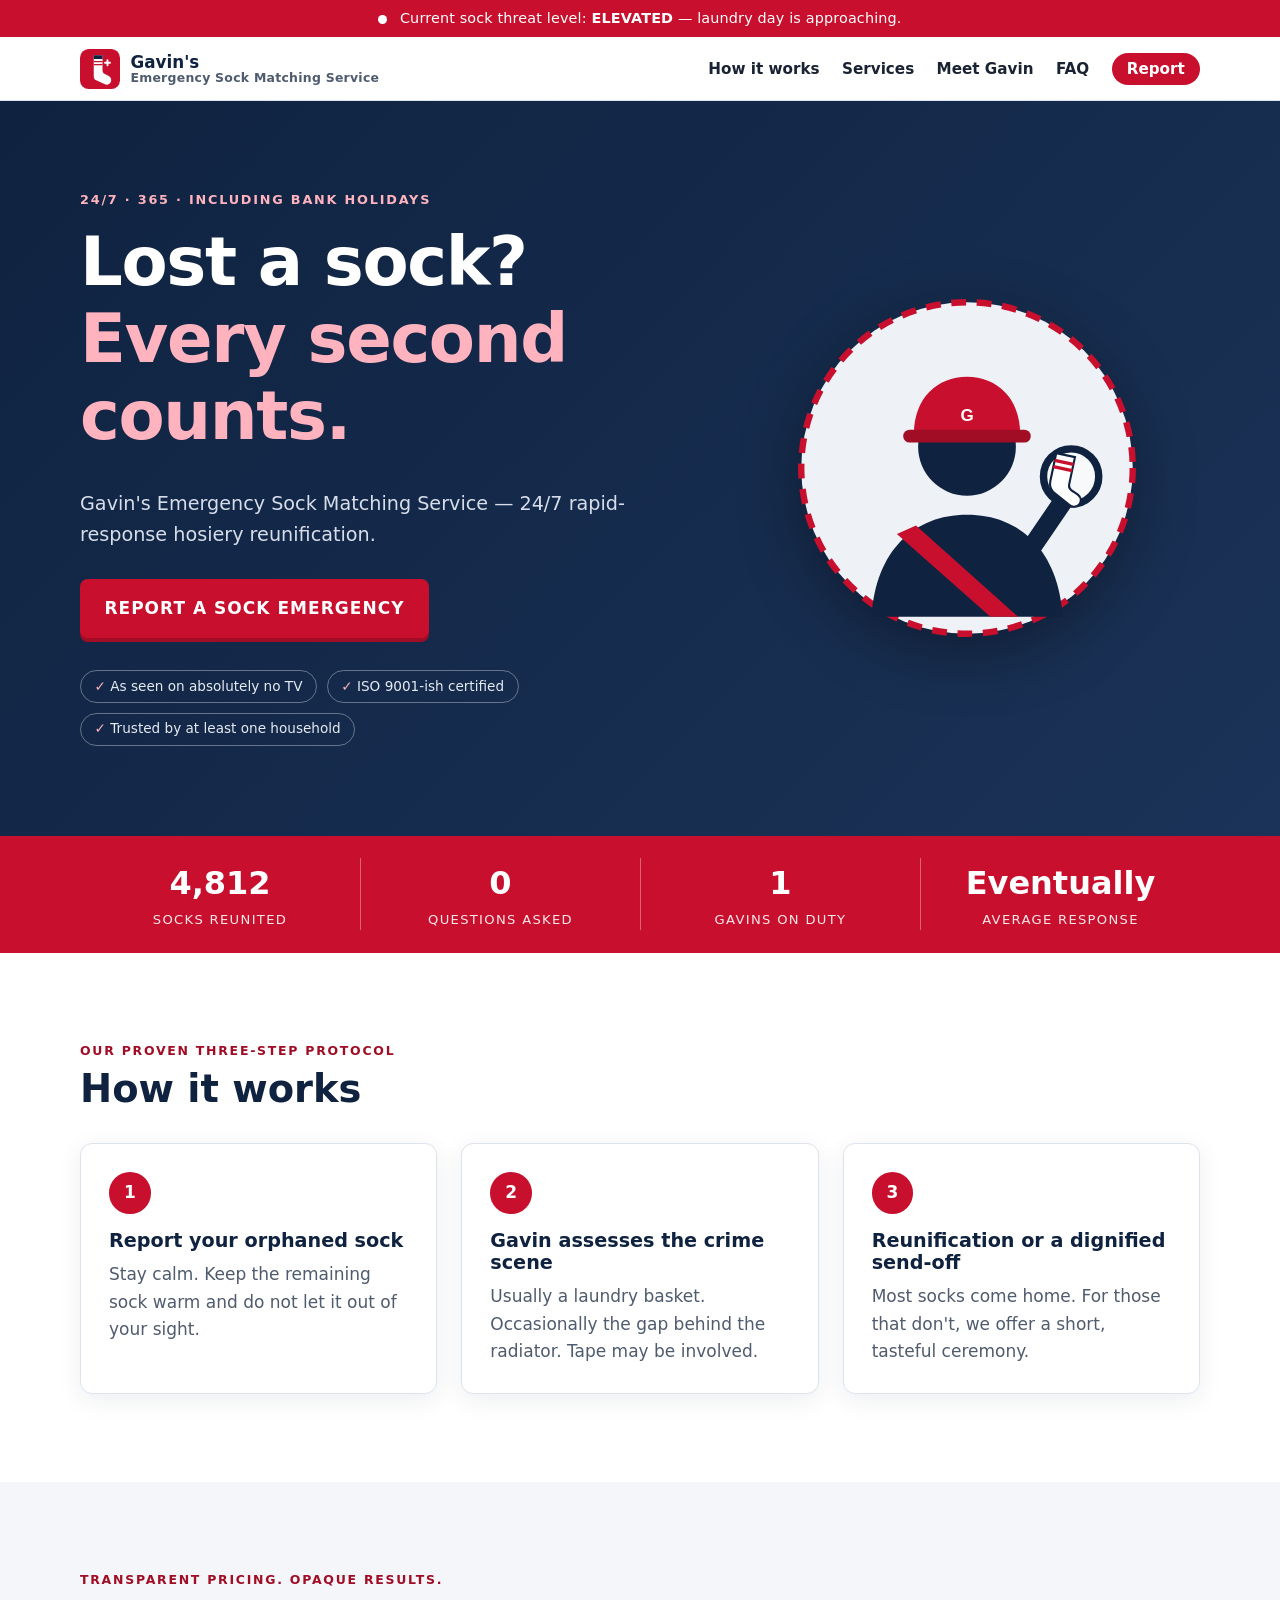
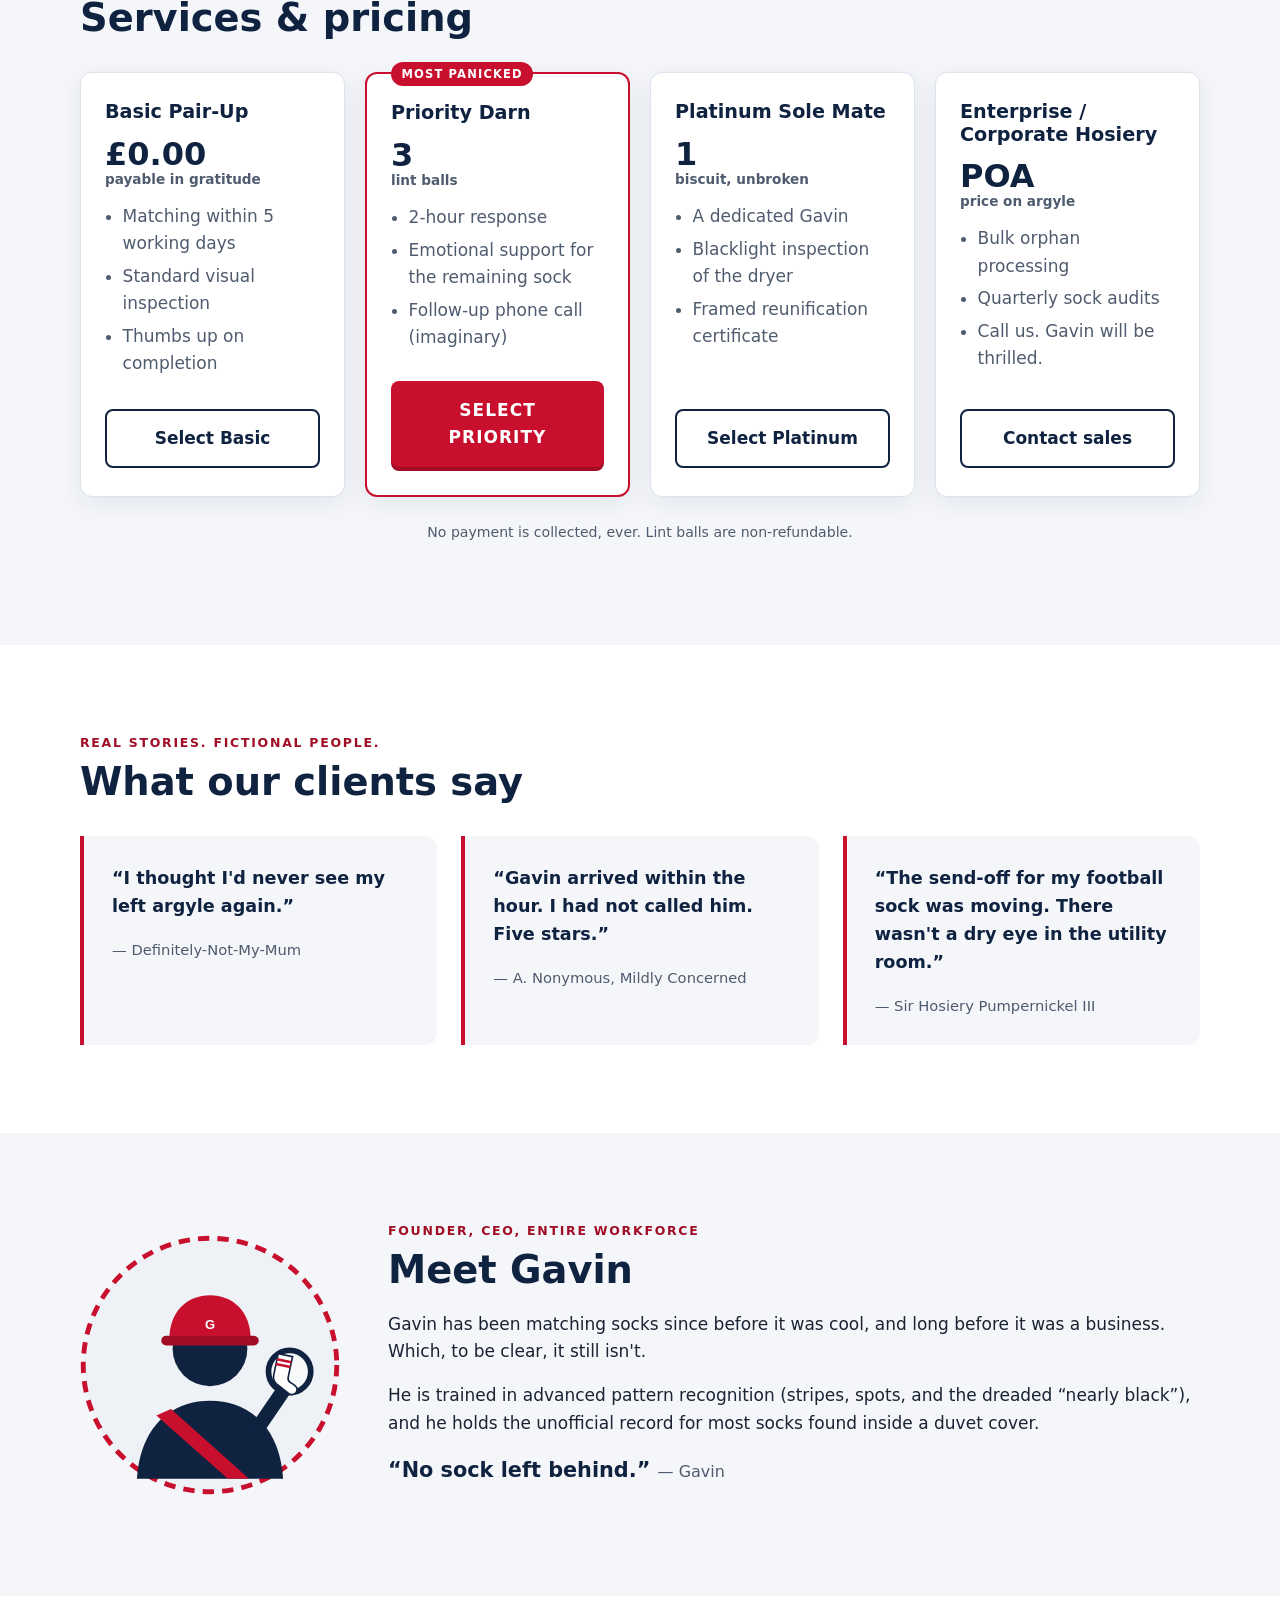
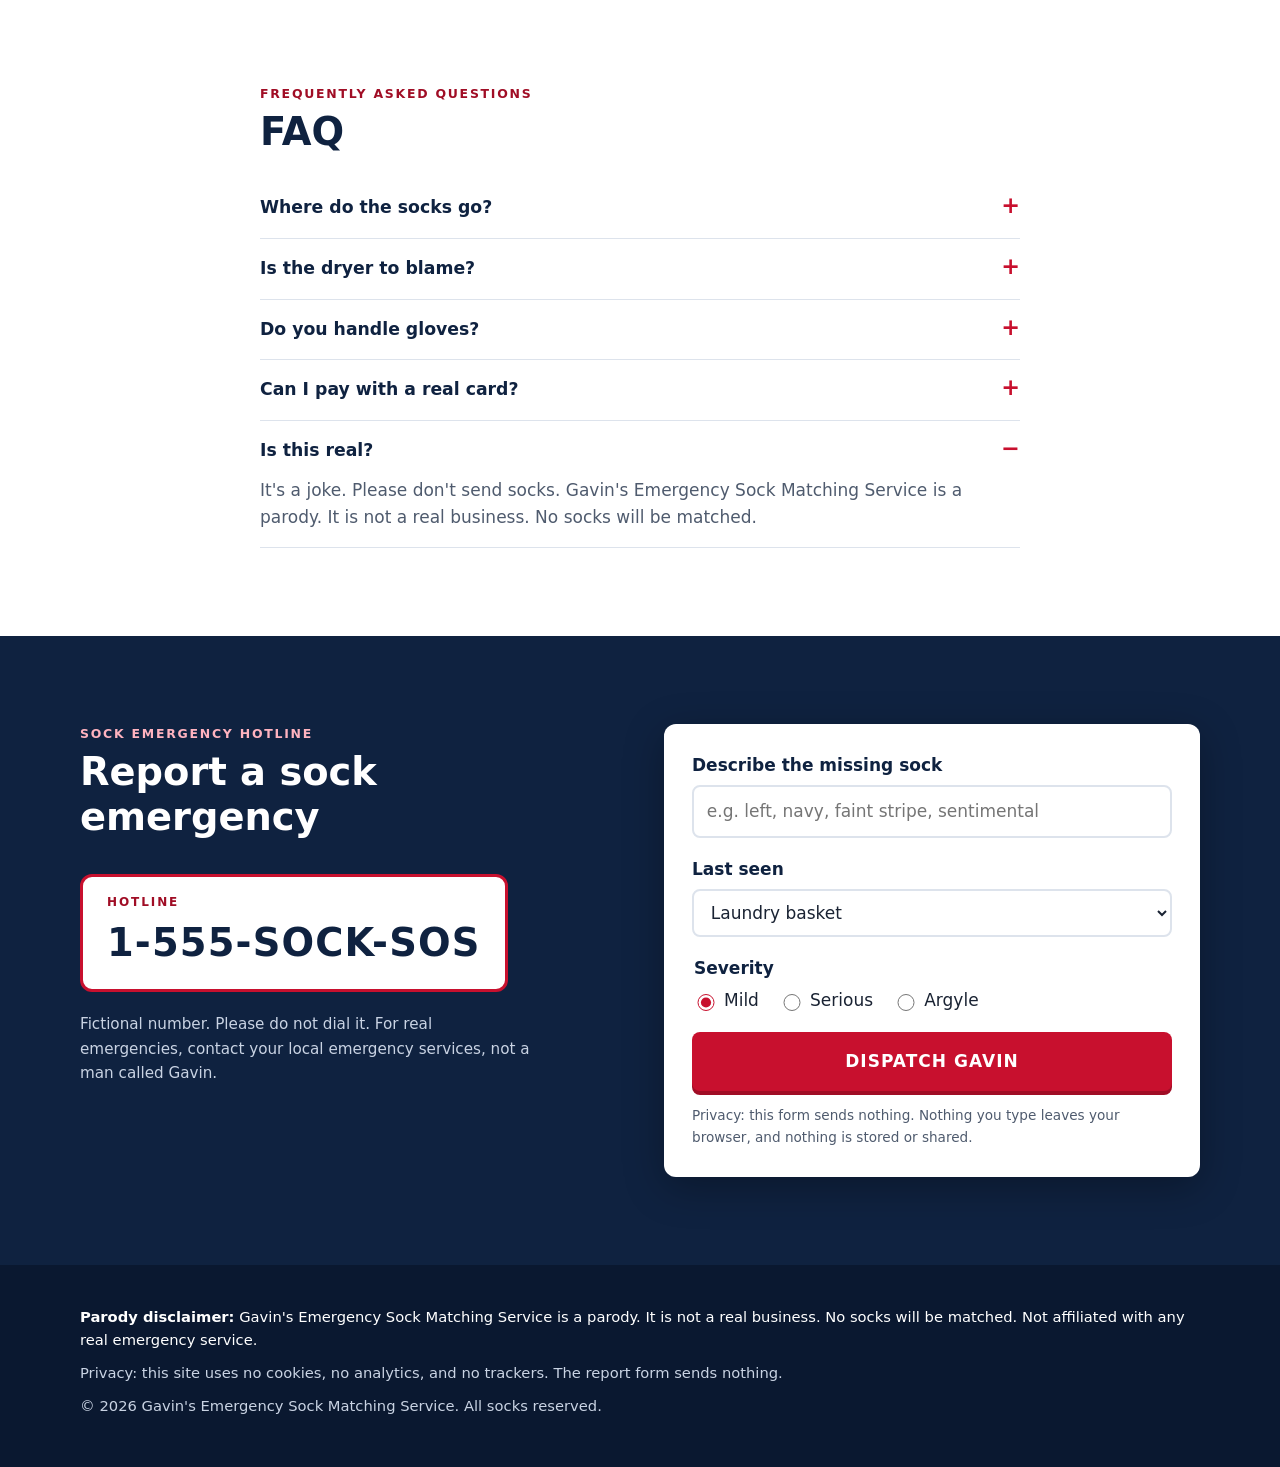
==== index.html @ d5737023 "Add first version of Gavin's Emergency Sock Matching Service parody site" ====
<!doctype html>
<html lang="en-GB">
<head>
  <meta charset="utf-8">
  <meta name="viewport" content="width=device-width, initial-scale=1">
  <title>Gavin's Emergency Sock Matching Service — Lost a sock? Every second counts.</title>
  <meta name="description" content="24/7 rapid-response hosiery reunification. Gavin's Emergency Sock Matching Service is a parody. It is not a real business. No socks will be matched.">
  <link rel="canonical" href="https://gavins-emergency-sock-matching-service.com/">
  <meta name="theme-color" content="#0f2240">

  <meta property="og:type" content="website">
  <meta property="og:site_name" content="Gavin's Emergency Sock Matching Service">
  <meta property="og:title" content="Lost a sock? Every second counts.">
  <meta property="og:description" content="Gavin's Emergency Sock Matching Service — 24/7 rapid-response hosiery reunification. (A parody. No socks will be matched.)">
  <meta property="og:url" content="https://gavins-emergency-sock-matching-service.com/">
  <meta property="og:image" content="https://gavins-emergency-sock-matching-service.com/images/og-image.png">
  <meta property="og:image:width" content="1200">
  <meta property="og:image:height" content="630">
  <meta property="og:image:alt" content="Lost a sock? Every second counts. Gavin's Emergency Sock Matching Service.">
  <meta name="twitter:card" content="summary_large_image">

  <link rel="icon" href="/images/favicon.svg" type="image/svg+xml">
  <link rel="apple-touch-icon" href="/images/apple-touch-icon.png">
  <link rel="stylesheet" href="/styles.css">
  <script src="/script.js" defer></script>
</head>
<body>
  <a class="skip-link" href="#main">Skip to content</a>

  <div class="alert-bar" role="note">
    <span class="alert-dot" aria-hidden="true"></span>
    Current sock threat level: <strong>ELEVATED</strong> — laundry day is approaching.
  </div>

  <header class="site-header">
    <div class="container header-inner">
      <a class="brand" href="/" aria-label="Gavin's Emergency Sock Matching Service, home">
        <img src="/images/logo.svg" alt="" width="40" height="40">
        <span class="brand-text">Gavin's <span>Emergency Sock Matching Service</span></span>
      </a>
      <nav aria-label="Main">
        <ul class="nav-list">
          <li><a href="#how">How it works</a></li>
          <li><a href="#services">Services</a></li>
          <li><a href="#gavin">Meet Gavin</a></li>
          <li><a href="#faq">FAQ</a></li>
          <li><a class="nav-cta" href="#hotline">Report</a></li>
        </ul>
      </nav>
    </div>
  </header>

  <main id="main">
    <section class="hero" aria-labelledby="hero-title">
      <div class="container hero-inner">
        <div class="hero-copy">
          <p class="eyebrow">24/7 · 365 · Including bank holidays</p>
          <h1 id="hero-title">Lost a sock? <span>Every second counts.</span></h1>
          <p class="lede">Gavin's Emergency Sock Matching Service — 24/7 rapid-response hosiery reunification.</p>
          <a class="btn btn-emergency" href="#hotline">Report a sock emergency</a>
          <ul class="badges" aria-label="Accreditations">
            <li>As seen on absolutely no TV</li>
            <li>ISO 9001-ish certified</li>
            <li>Trusted by at least one household</li>
          </ul>
        </div>
        <div class="hero-art">
          <img src="/images/gavin.svg" alt="Cartoon silhouette of Gavin in a red hard hat, inspecting a lone sock through a magnifying glass" width="320" height="320">
        </div>
      </div>
    </section>

    <section class="stats" aria-label="Service statistics">
      <div class="container">
        <dl class="stats-list">
          <div><dt>Socks reunited</dt><dd>4,812</dd></div>
          <div><dt>Questions asked</dt><dd>0</dd></div>
          <div><dt>Gavins on duty</dt><dd>1</dd></div>
          <div><dt>Average response</dt><dd>Eventually</dd></div>
        </dl>
      </div>
    </section>

    <section id="how" class="section" aria-labelledby="how-title">
      <div class="container">
        <p class="section-kicker">Our proven three-step protocol</p>
        <h2 id="how-title">How it works</h2>
        <ol class="steps">
          <li>
            <span class="step-num" aria-hidden="true">1</span>
            <h3>Report your orphaned sock</h3>
            <p>Stay calm. Keep the remaining sock warm and do not let it out of your sight.</p>
          </li>
          <li>
            <span class="step-num" aria-hidden="true">2</span>
            <h3>Gavin assesses the crime scene</h3>
            <p>Usually a laundry basket. Occasionally the gap behind the radiator. Tape may be involved.</p>
          </li>
          <li>
            <span class="step-num" aria-hidden="true">3</span>
            <h3>Reunification or a dignified send-off</h3>
            <p>Most socks come home. For those that don't, we offer a short, tasteful ceremony.</p>
          </li>
        </ol>
      </div>
    </section>

    <section id="services" class="section section-alt" aria-labelledby="services-title">
      <div class="container">
        <p class="section-kicker">Transparent pricing. Opaque results.</p>
        <h2 id="services-title">Services &amp; pricing</h2>
        <div class="tiers">
          <article class="tier">
            <h3>Basic Pair-Up</h3>
            <p class="price">£0.00 <span>payable in gratitude</span></p>
            <ul>
              <li>Matching within 5 working days</li>
              <li>Standard visual inspection</li>
              <li>Thumbs up on completion</li>
            </ul>
            <button class="btn btn-outline" type="button" data-notify>Select Basic</button>
          </article>
          <article class="tier tier-featured">
            <p class="tier-flag">Most panicked</p>
            <h3>Priority Darn</h3>
            <p class="price">3 <span>lint balls</span></p>
            <ul>
              <li>2-hour response</li>
              <li>Emotional support for the remaining sock</li>
              <li>Follow-up phone call (imaginary)</li>
            </ul>
            <button class="btn btn-emergency" type="button" data-notify>Select Priority</button>
          </article>
          <article class="tier">
            <h3>Platinum Sole Mate</h3>
            <p class="price">1 <span>biscuit, unbroken</span></p>
            <ul>
              <li>A dedicated Gavin</li>
              <li>Blacklight inspection of the dryer</li>
              <li>Framed reunification certificate</li>
            </ul>
            <button class="btn btn-outline" type="button" data-notify>Select Platinum</button>
          </article>
          <article class="tier">
            <h3>Enterprise / Corporate Hosiery</h3>
            <p class="price">POA <span>price on argyle</span></p>
            <ul>
              <li>Bulk orphan processing</li>
              <li>Quarterly sock audits</li>
              <li>Call us. Gavin will be thrilled.</li>
            </ul>
            <button class="btn btn-outline" type="button" data-notify>Contact sales</button>
          </article>
        </div>
        <p class="fine-print">No payment is collected, ever. Lint balls are non-refundable.</p>
      </div>
    </section>

    <section class="section" aria-labelledby="testimonials-title">
      <div class="container">
        <p class="section-kicker">Real stories. Fictional people.</p>
        <h2 id="testimonials-title">What our clients say</h2>
        <div class="testimonials">
          <figure>
            <blockquote><p>“I thought I'd never see my left argyle again.”</p></blockquote>
            <figcaption>— Definitely-Not-My-Mum</figcaption>
          </figure>
          <figure>
            <blockquote><p>“Gavin arrived within the hour. I had not called him. Five stars.”</p></blockquote>
            <figcaption>— A. Nonymous, Mildly Concerned</figcaption>
          </figure>
          <figure>
            <blockquote><p>“The send-off for my football sock was moving. There wasn't a dry eye in the utility room.”</p></blockquote>
            <figcaption>— Sir Hosiery Pumpernickel III</figcaption>
          </figure>
        </div>
      </div>
    </section>

    <section id="gavin" class="section section-alt" aria-labelledby="gavin-title">
      <div class="container gavin-inner">
        <img src="/images/gavin.svg" alt="Cartoon silhouette of Gavin" width="260" height="260" loading="lazy">
        <div>
          <p class="section-kicker">Founder, CEO, entire workforce</p>
          <h2 id="gavin-title">Meet Gavin</h2>
          <p>Gavin has been matching socks since before it was cool, and long before it was a business. Which, to be clear, it still isn't.</p>
          <p>He is trained in advanced pattern recognition (stripes, spots, and the dreaded “nearly black”), and he holds the unofficial record for most socks found inside a duvet cover.</p>
          <p class="quote-line">“No sock left behind.” <span>— Gavin</span></p>
        </div>
      </div>
    </section>

    <section id="faq" class="section" aria-labelledby="faq-title">
      <div class="container narrow">
        <p class="section-kicker">Frequently asked questions</p>
        <h2 id="faq-title">FAQ</h2>
        <div class="faq">
          <details>
            <summary>Where do the socks go?</summary>
            <p>That information is classified. We can confirm it is not a happy place.</p>
          </details>
          <details>
            <summary>Is the dryer to blame?</summary>
            <p>We do not comment on ongoing investigations. The dryer has been advised not to leave the country.</p>
          </details>
          <details>
            <summary>Do you handle gloves?</summary>
            <p>We do not speak of gloves.</p>
          </details>
          <details>
            <summary>Can I pay with a real card?</summary>
            <p>No. There are no card fields, no checkout, and nothing to buy. Please keep your lint.</p>
          </details>
          <details open>
            <summary>Is this real?</summary>
            <p>It's a joke. Please don't send socks. Gavin's Emergency Sock Matching Service is a parody. It is not a real business. No socks will be matched.</p>
          </details>
        </div>
      </div>
    </section>

    <section id="hotline" class="section hotline" aria-labelledby="hotline-title">
      <div class="container hotline-inner">
        <div>
          <p class="section-kicker">Sock emergency hotline</p>
          <h2 id="hotline-title">Report a sock emergency</h2>
          <div class="hotline-number" role="img" aria-label="Hotline 1-555-SOCK-SOS. This is a fictional number; please do not dial it.">
            <span class="hn-label" aria-hidden="true">Hotline</span>
            <span class="hn-digits" aria-hidden="true">1-555-SOCK-SOS</span>
          </div>
          <p class="hotline-note">Fictional number. Please do not dial it. For real emergencies, contact your local emergency services, not a man called Gavin.</p>
        </div>

        <form class="report-form" id="report-form" novalidate>
          <div class="field">
            <label for="sock-desc">Describe the missing sock</label>
            <input id="sock-desc" name="sock" type="text" autocomplete="off" placeholder="e.g. left, navy, faint stripe, sentimental" required>
          </div>
          <div class="field">
            <label for="last-seen">Last seen</label>
            <select id="last-seen" name="last-seen">
              <option>Laundry basket</option>
              <option>Washing machine</option>
              <option>Dryer (suspect)</option>
              <option>Under the bed</option>
              <option>Inside a duvet cover</option>
              <option>Honestly no idea</option>
            </select>
          </div>
          <fieldset class="field">
            <legend>Severity</legend>
            <div class="radio-row">
              <label><input type="radio" name="severity" value="mild" checked> Mild</label>
              <label><input type="radio" name="severity" value="serious"> Serious</label>
              <label><input type="radio" name="severity" value="argyle"> Argyle</label>
            </div>
          </fieldset>
          <button class="btn btn-emergency btn-block" type="submit">Dispatch Gavin</button>
          <p class="privacy-note">Privacy: this form sends nothing. Nothing you type leaves your browser, and nothing is stored or shared.</p>
          <div class="form-result" id="form-result" role="status" aria-live="polite" tabindex="-1"></div>
        </form>
      </div>
    </section>
  </main>

  <footer class="site-footer">
    <div class="container">
      <p class="disclaimer"><strong>Parody disclaimer:</strong> Gavin's Emergency Sock Matching Service is a parody. It is not a real business. No socks will be matched. Not affiliated with any real emergency service.</p>
      <p class="privacy">Privacy: this site uses no cookies, no analytics, and no trackers. The report form sends nothing.</p>
      <p class="copyright">© <span id="year">2026</span> Gavin's Emergency Sock Matching Service. All socks reserved.</p>
    </div>
  </footer>

  <dialog id="notify-dialog" aria-labelledby="notify-title">
    <h2 id="notify-title">Gavin has been notified</h2>
    <p>(He hasn't.) This is a parody site. Nothing was purchased and nothing was sent.</p>
    <form method="dialog"><button class="btn btn-emergency" type="submit">Understood</button></form>
  </dialog>
</body>
</html>
---- styles.css ----
:root {
  --navy: #0f2240;
  --navy-2: #1b3358;
  --red: #c8102e;
  --red-dark: #a00d25;
  --ink: #1a2333;
  --muted: #4f5b6e;
  --line: #dde3ec;
  --bg: #ffffff;
  --bg-alt: #f4f6fa;
  --radius: 12px;
  --shadow: 0 6px 24px rgba(15, 34, 64, .08);
  --font: system-ui, -apple-system, "Segoe UI", Roboto, "Helvetica Neue", Arial, sans-serif;
}

*, *::before, *::after { box-sizing: border-box; }

html { scroll-behavior: smooth; }
@media (prefers-reduced-motion: reduce) {
  html { scroll-behavior: auto; }
  *, *::before, *::after { animation: none !important; transition: none !important; }
}

body {
  margin: 0;
  font-family: var(--font);
  font-size: 1.0625rem;
  line-height: 1.6;
  color: var(--ink);
  background: var(--bg);
}

img { max-width: 100%; height: auto; display: block; }
h1, h2, h3 { line-height: 1.15; color: var(--navy); margin: 0 0 .5em; }
h2 { font-size: clamp(1.75rem, 3vw, 2.4rem); }
h3 { font-size: 1.2rem; }
p { margin: 0 0 1em; }
a { color: var(--red-dark); }

:focus-visible { outline: 3px solid var(--red); outline-offset: 3px; border-radius: 4px; }

.container { width: min(1120px, 100% - 2.5rem); margin-inline: auto; }
.narrow { width: min(760px, 100% - 2.5rem); }

.skip-link {
  position: absolute; left: 1rem; top: -4rem; z-index: 100;
  background: var(--navy); color: #fff; padding: .6rem 1rem; border-radius: 6px;
}
.skip-link:focus { top: 1rem; }

/* Alert bar */
.alert-bar {
  background: var(--red); color: #fff; text-align: center;
  font-size: .9rem; padding: .45rem 1rem; letter-spacing: .01em;
}
.alert-dot {
  display: inline-block; width: .55rem; height: .55rem; border-radius: 50%;
  background: #fff; margin-right: .5rem; vertical-align: middle;
  animation: pulse 1.6s ease-in-out infinite;
}
@keyframes pulse { 50% { opacity: .25; } }

/* Header */
.site-header {
  position: sticky; top: 0; z-index: 50;
  background: rgba(255, 255, 255, .96);
  border-bottom: 1px solid var(--line);
  backdrop-filter: saturate(1.4) blur(6px);
}
.header-inner { display: flex; align-items: center; justify-content: space-between; gap: 1rem; padding: .7rem 0; }
.brand { display: flex; align-items: center; gap: .65rem; text-decoration: none; color: var(--navy); font-weight: 800; line-height: 1.1; }
.brand-text { font-size: 1.05rem; }
.brand-text span { display: block; font-weight: 600; font-size: .78rem; color: var(--muted); letter-spacing: .02em; }
.nav-list { list-style: none; display: flex; align-items: center; gap: 1.4rem; margin: 0; padding: 0; }
.nav-list a { color: var(--ink); text-decoration: none; font-weight: 600; font-size: .95rem; }
.nav-list a:hover { color: var(--red-dark); }
.nav-list .nav-cta { background: var(--red); color: #fff; padding: .45rem .95rem; border-radius: 999px; }
.nav-list .nav-cta:hover { background: var(--red-dark); color: #fff; }

/* Buttons */
.btn {
  display: inline-block; font: inherit; font-weight: 700; cursor: pointer;
  border-radius: 8px; padding: .85rem 1.4rem; text-decoration: none; text-align: center;
  border: 2px solid transparent; transition: background-color .15s, transform .15s;
}
.btn:hover { transform: translateY(-1px); }
.btn-emergency { background: var(--red); color: #fff; text-transform: uppercase; letter-spacing: .06em; box-shadow: 0 4px 0 var(--red-dark); }
.btn-emergency:hover { background: var(--red-dark); }
.btn-outline { background: #fff; color: var(--navy); border-color: var(--navy); }
.btn-outline:hover { background: var(--navy); color: #fff; }
.btn-block { width: 100%; }

/* Hero */
.hero {
  background: linear-gradient(135deg, var(--navy) 0%, var(--navy-2) 100%);
  color: #fff; padding: clamp(3rem, 7vw, 6rem) 0;
}
.hero-inner { display: grid; grid-template-columns: 1.3fr 1fr; gap: 3rem; align-items: center; }
.eyebrow { text-transform: uppercase; letter-spacing: .14em; font-size: .8rem; font-weight: 700; color: #ffb3bf; }
.hero h1 { color: #fff; font-size: clamp(2.4rem, 6vw, 4.2rem); font-weight: 800; letter-spacing: -.02em; }
.hero h1 span { display: block; color: #ffb3bf; }
.lede { font-size: 1.2rem; color: #d7deea; max-width: 34em; margin-bottom: 1.8rem; }
.badges { list-style: none; display: flex; flex-wrap: wrap; gap: .6rem; padding: 0; margin: 2rem 0 0; }
.badges li {
  border: 1px solid rgba(255, 255, 255, .35); border-radius: 999px;
  padding: .3rem .85rem; font-size: .85rem; color: #e6ebf3;
}
.badges li::before { content: "✓ "; color: #ffb3bf; }
.hero-art img { width: min(340px, 100%); margin-inline: auto; filter: drop-shadow(0 18px 30px rgba(0, 0, 0, .35)); }

/* Stats */
.stats { background: var(--red); color: #fff; }
.stats-list { display: grid; grid-template-columns: repeat(4, 1fr); margin: 0; padding: 1.4rem 0; text-align: center; }
.stats-list div + div { border-left: 1px solid rgba(255, 255, 255, .35); }
.stats-list dt { font-size: .82rem; text-transform: uppercase; letter-spacing: .1em; opacity: .9; }
.stats-list dd { margin: 0; font-size: clamp(1.4rem, 3vw, 2rem); font-weight: 800; order: -1; }
.stats-list div { display: flex; flex-direction: column; }

/* Sections */
.section { padding: clamp(3.5rem, 7vw, 5.5rem) 0; }
.section-alt { background: var(--bg-alt); }
.section-kicker { text-transform: uppercase; letter-spacing: .14em; font-size: .78rem; font-weight: 700; color: var(--red-dark); margin-bottom: .4rem; }

.steps { list-style: none; padding: 0; margin: 2rem 0 0; display: grid; grid-template-columns: repeat(3, 1fr); gap: 1.5rem; }
.steps li { background: #fff; border: 1px solid var(--line); border-radius: var(--radius); padding: 1.75rem; box-shadow: var(--shadow); }
.step-num {
  display: grid; place-items: center; width: 2.6rem; height: 2.6rem; border-radius: 50%;
  background: var(--red); color: #fff; font-weight: 800; margin-bottom: 1rem;
}
.steps p { color: var(--muted); margin: 0; }

.tiers { display: grid; grid-template-columns: repeat(4, 1fr); gap: 1.25rem; margin-top: 2rem; }
.tier {
  position: relative; display: flex; flex-direction: column;
  background: #fff; border: 1px solid var(--line); border-radius: var(--radius);
  padding: 1.75rem 1.5rem; box-shadow: var(--shadow);
}
.tier-featured { border: 2px solid var(--red); }
.tier-flag {
  position: absolute; top: -.8rem; left: 1.5rem; margin: 0;
  background: var(--red); color: #fff; font-size: .72rem; font-weight: 700;
  text-transform: uppercase; letter-spacing: .1em; padding: .2rem .65rem; border-radius: 999px;
}
.price { font-size: 2rem; font-weight: 800; color: var(--navy); margin: .25rem 0 1rem; line-height: 1.1; }
.price span { display: block; font-size: .85rem; font-weight: 600; color: var(--muted); }
.tier ul { padding-left: 1.1rem; margin: 0 0 1.5rem; color: var(--muted); flex: 1; }
.tier li { margin-bottom: .35rem; }
.fine-print { margin-top: 1.5rem; font-size: .88rem; color: var(--muted); text-align: center; }

.testimonials { display: grid; grid-template-columns: repeat(3, 1fr); gap: 1.5rem; margin-top: 2rem; }
.testimonials figure { margin: 0; padding: 1.75rem; border-left: 4px solid var(--red); background: var(--bg-alt); border-radius: 0 var(--radius) var(--radius) 0; }
.testimonials blockquote { margin: 0 0 1rem; font-size: 1.1rem; color: var(--navy); font-weight: 600; }
.testimonials figcaption { color: var(--muted); font-size: .92rem; }

.gavin-inner { display: grid; grid-template-columns: 260px 1fr; gap: 3rem; align-items: center; }
.quote-line { font-size: 1.3rem; font-weight: 800; color: var(--navy); }
.quote-line span { font-weight: 500; color: var(--muted); font-size: 1rem; }

.faq { margin-top: 1.5rem; }
.faq details { border-bottom: 1px solid var(--line); padding: 1rem 0; }
.faq summary {
  cursor: pointer; font-weight: 700; color: var(--navy); font-size: 1.08rem;
  list-style: none; display: flex; justify-content: space-between; gap: 1rem;
}
.faq summary::-webkit-details-marker { display: none; }
.faq summary::after { content: "+"; color: var(--red); font-size: 1.4rem; line-height: 1; }
.faq details[open] summary::after { content: "−"; }
.faq details p { margin: .75rem 0 0; color: var(--muted); }

/* Hotline */
.hotline { background: var(--navy); color: #fff; }
.hotline h2 { color: #fff; }
.hotline .section-kicker { color: #ffb3bf; }
.hotline-inner { display: grid; grid-template-columns: 1fr 1fr; gap: 3rem; align-items: start; }
.hotline-number {
  display: inline-flex; flex-direction: column; margin: 1rem 0 1.25rem;
  background: #fff; color: var(--navy); border-radius: var(--radius);
  padding: 1rem 1.5rem; border: 3px solid var(--red); user-select: none;
}
.hn-label { font-size: .75rem; text-transform: uppercase; letter-spacing: .16em; font-weight: 700; color: var(--red-dark); }
.hn-digits { font-size: clamp(1.6rem, 4vw, 2.4rem); font-weight: 800; letter-spacing: .03em; font-variant-numeric: tabular-nums; }
.hotline-note { color: #c9d3e3; font-size: .95rem; max-width: 30em; }

.report-form { background: #fff; color: var(--ink); border-radius: var(--radius); padding: 1.75rem; box-shadow: 0 10px 40px rgba(0, 0, 0, .3); }
.field { margin: 0 0 1.1rem; border: 0; padding: 0; }
.field label, .field legend { display: block; font-weight: 700; color: var(--navy); margin-bottom: .35rem; }
.field input[type="text"], .field select {
  width: 100%; font: inherit; padding: .7rem .8rem; border: 2px solid var(--line);
  border-radius: 8px; background: #fff; color: var(--ink);
}
.field input[type="text"]:focus, .field select:focus { border-color: var(--navy); outline: none; box-shadow: 0 0 0 3px rgba(200, 16, 46, .35); }
.field input[aria-invalid="true"] { border-color: var(--red); }
.radio-row { display: flex; flex-wrap: wrap; gap: 1.2rem; }
.radio-row label { font-weight: 500; color: var(--ink); display: flex; align-items: center; gap: .4rem; margin: 0; }
.radio-row input { accent-color: var(--red); width: 1.1rem; height: 1.1rem; }
.privacy-note { font-size: .85rem; color: var(--muted); margin: .9rem 0 0; }
.form-result:empty { display: none; }
.form-result {
  margin-top: 1rem; padding: 1rem 1.1rem; border-radius: 8px;
  background: #eef7ef; border: 1px solid #9fd3a6; color: #14451c;
}
.form-result.is-error { background: #fdecef; border-color: #f2a7b3; color: var(--red-dark); }
.form-result strong { display: block; font-size: 1.1rem; }

/* Footer */
.site-footer { background: #0a1830; color: #c9d3e3; padding: 2.5rem 0; font-size: .92rem; }
.site-footer p { margin: 0 0 .6rem; }
.disclaimer { color: #fff; }

/* Dialog */
dialog {
  border: 0; border-top: 6px solid var(--red); border-radius: var(--radius);
  padding: 2rem; max-width: 26rem; box-shadow: 0 20px 60px rgba(0, 0, 0, .35);
}
dialog::backdrop { background: rgba(15, 34, 64, .6); }
dialog p { color: var(--muted); }

/* 404 */
.page-404 { min-height: 100vh; display: grid; place-items: center; text-align: center; padding: 2rem; background: var(--bg-alt); }
.page-404 img { width: 180px; margin: 0 auto 1.5rem; }
.page-404 h1 { font-size: clamp(2rem, 5vw, 3rem); }
.page-404 p { color: var(--muted); max-width: 32em; margin-inline: auto; }

/* Responsive */
@media (max-width: 960px) {
  .tiers { grid-template-columns: repeat(2, 1fr); }
  .nav-list li:not(:last-child) { display: none; }
}
@media (max-width: 760px) {
  .hero-inner, .hotline-inner, .gavin-inner { grid-template-columns: 1fr; }
  .hero-art { order: -1; }
  .hero-art img { width: 180px; }
  .gavin-inner img { width: 180px; margin-inline: auto; }
  .steps, .testimonials, .tiers { grid-template-columns: 1fr; }
  .stats-list { grid-template-columns: repeat(2, 1fr); row-gap: 1rem; }
  .stats-list div:nth-child(3) { border-left: 0; }
  .brand-text span { display: none; }
  .btn-emergency { width: 100%; }
  .hero .btn-emergency { width: auto; }
}
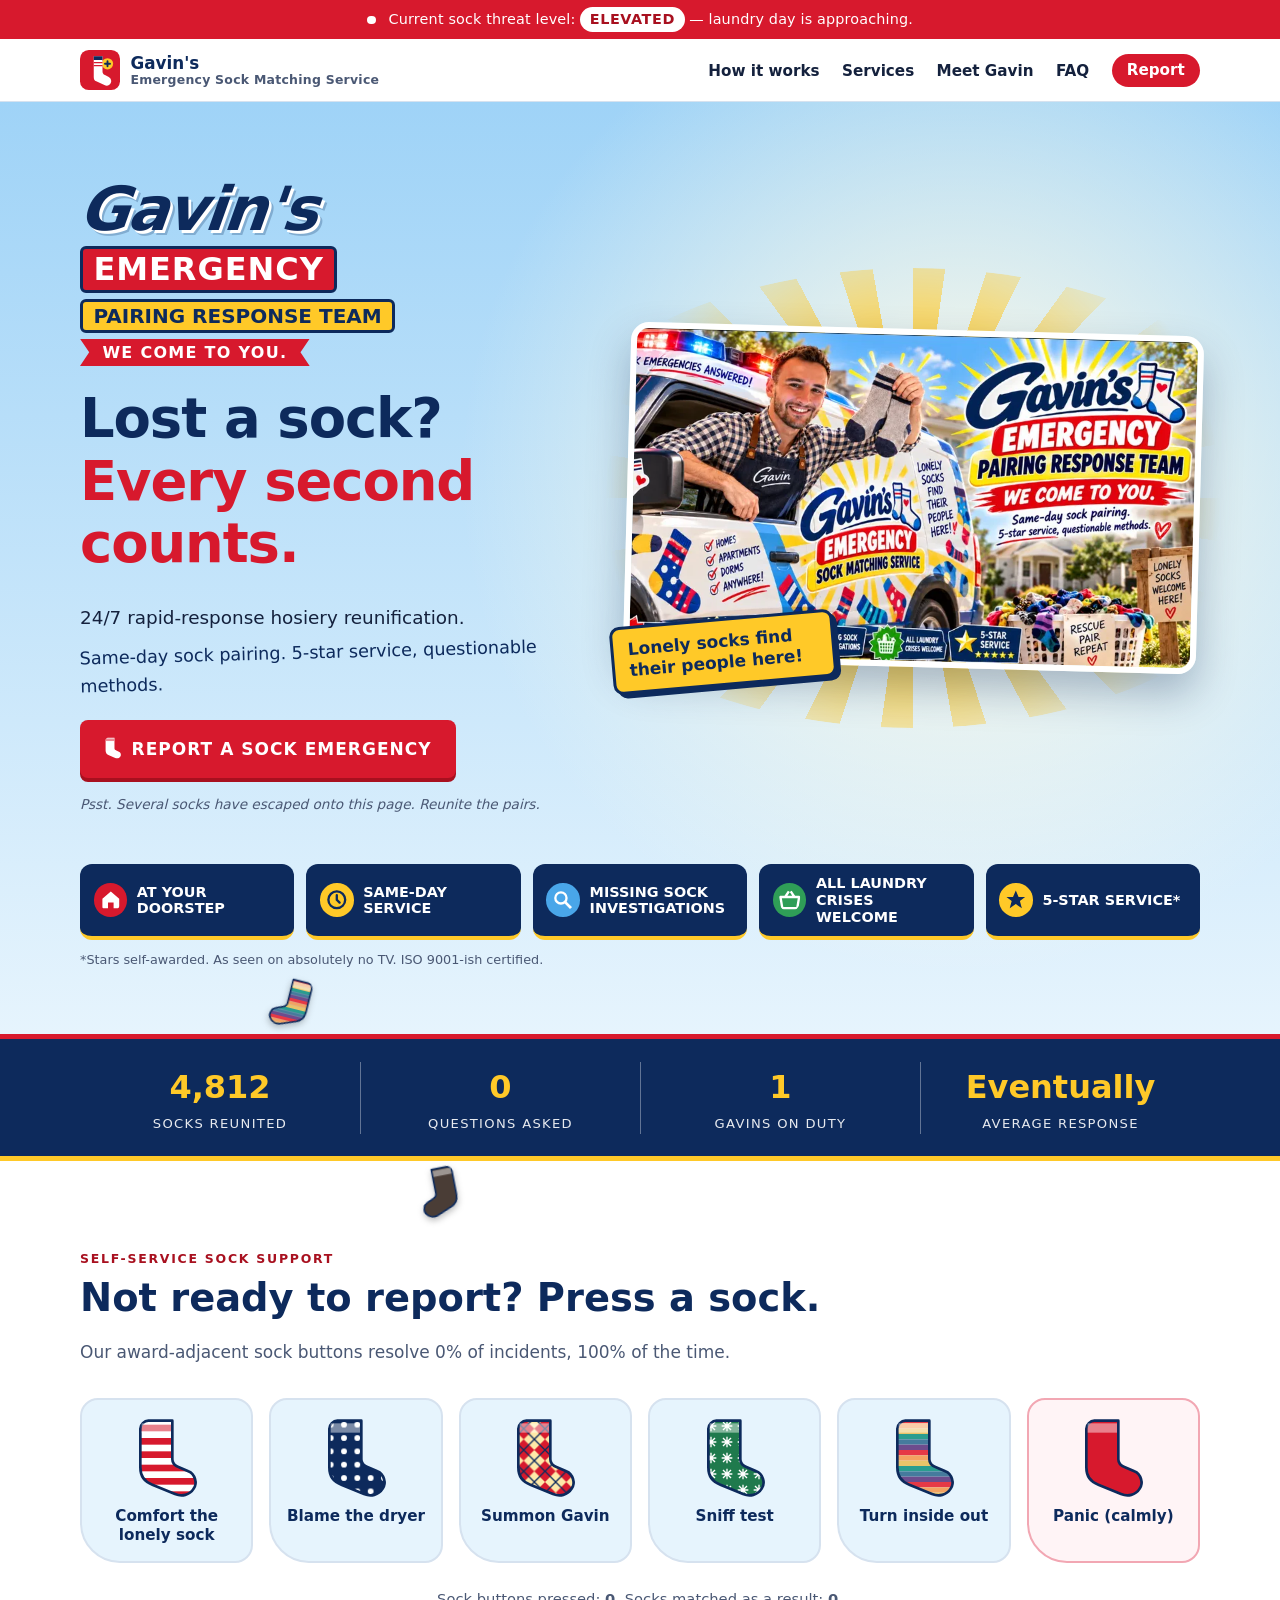
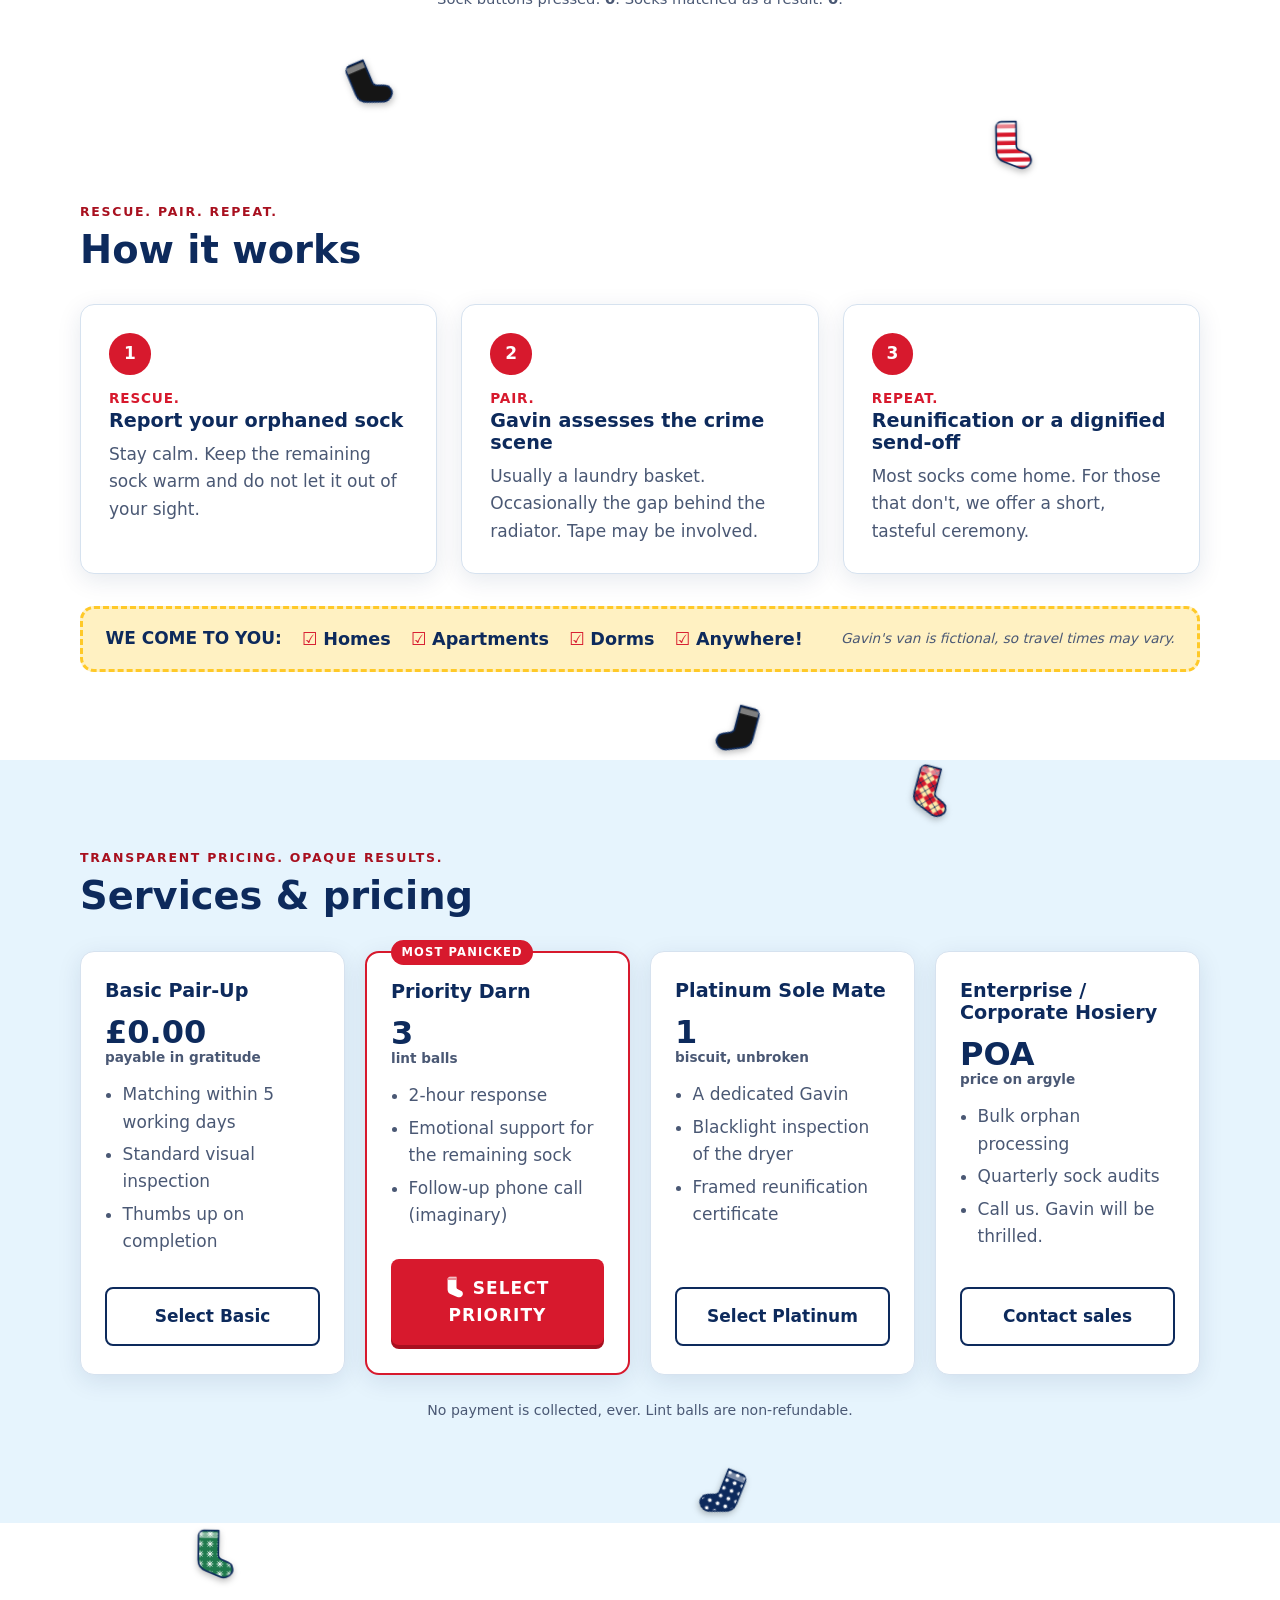
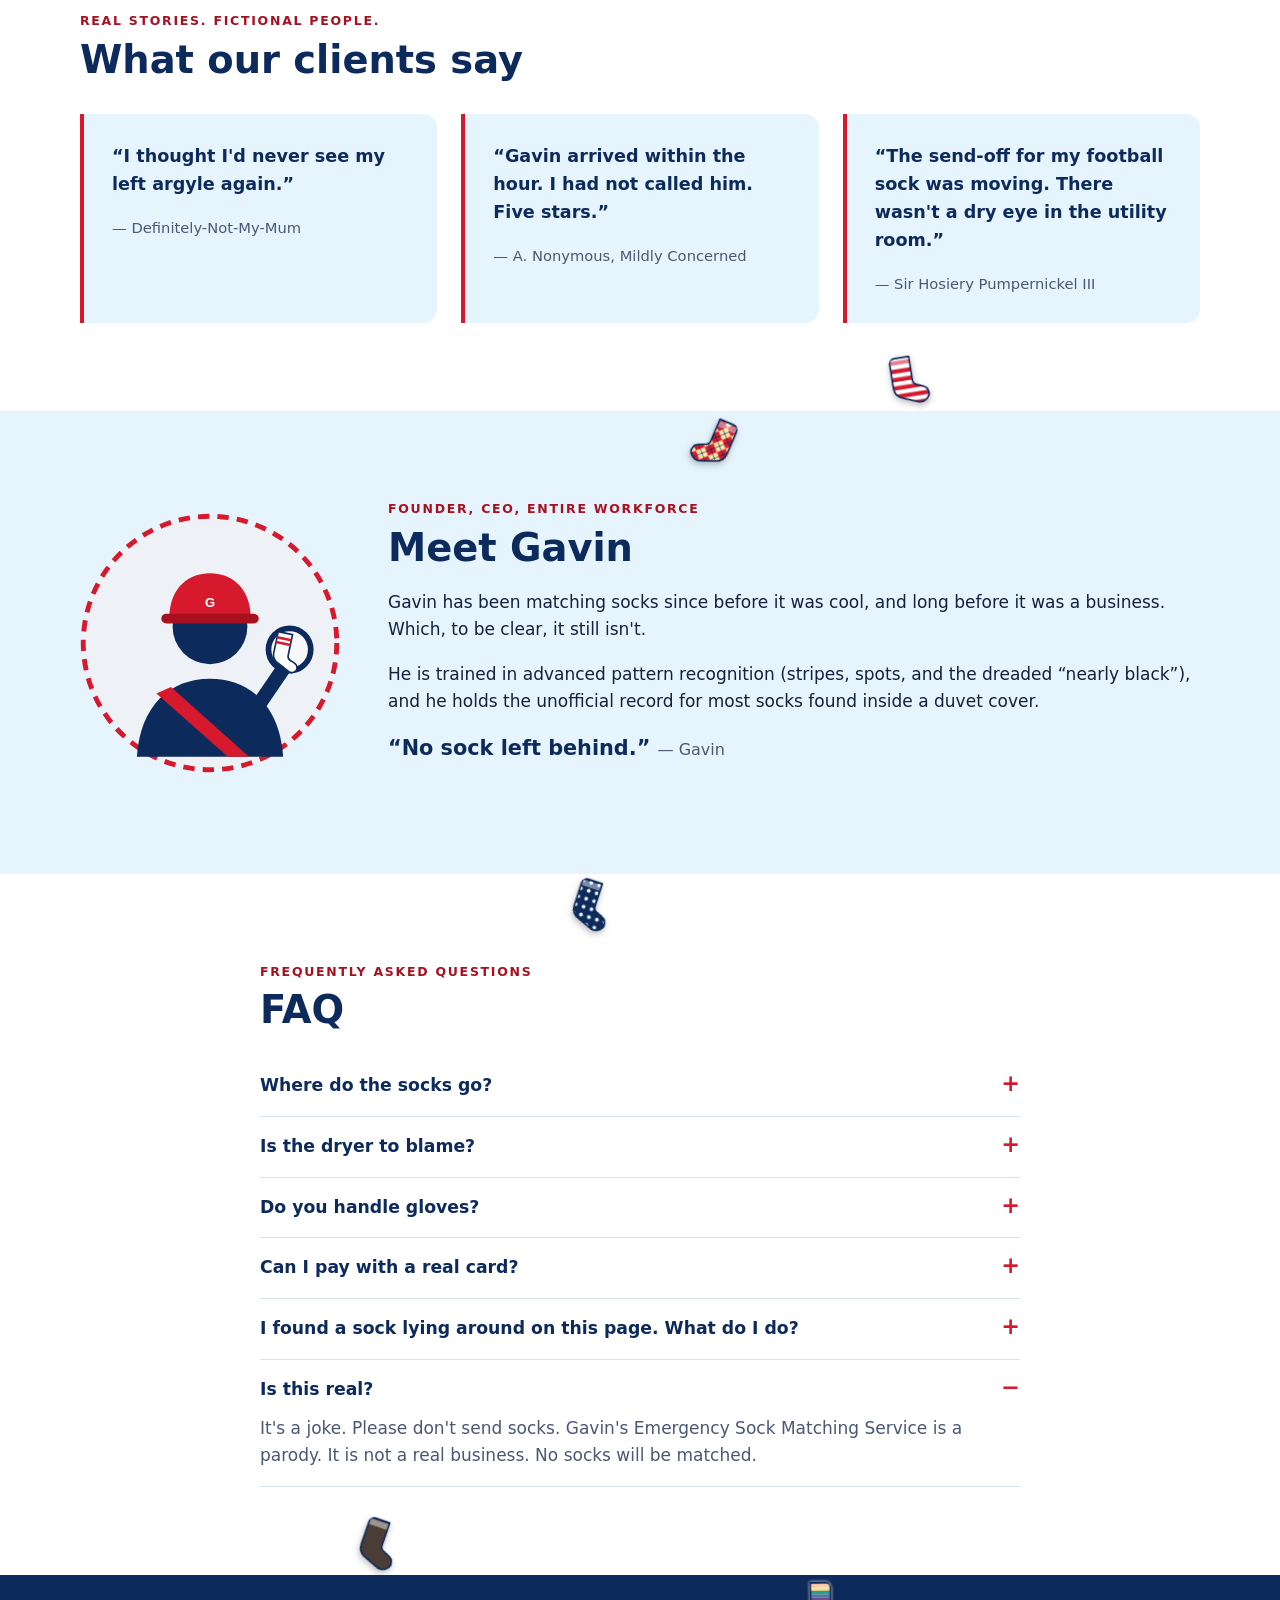
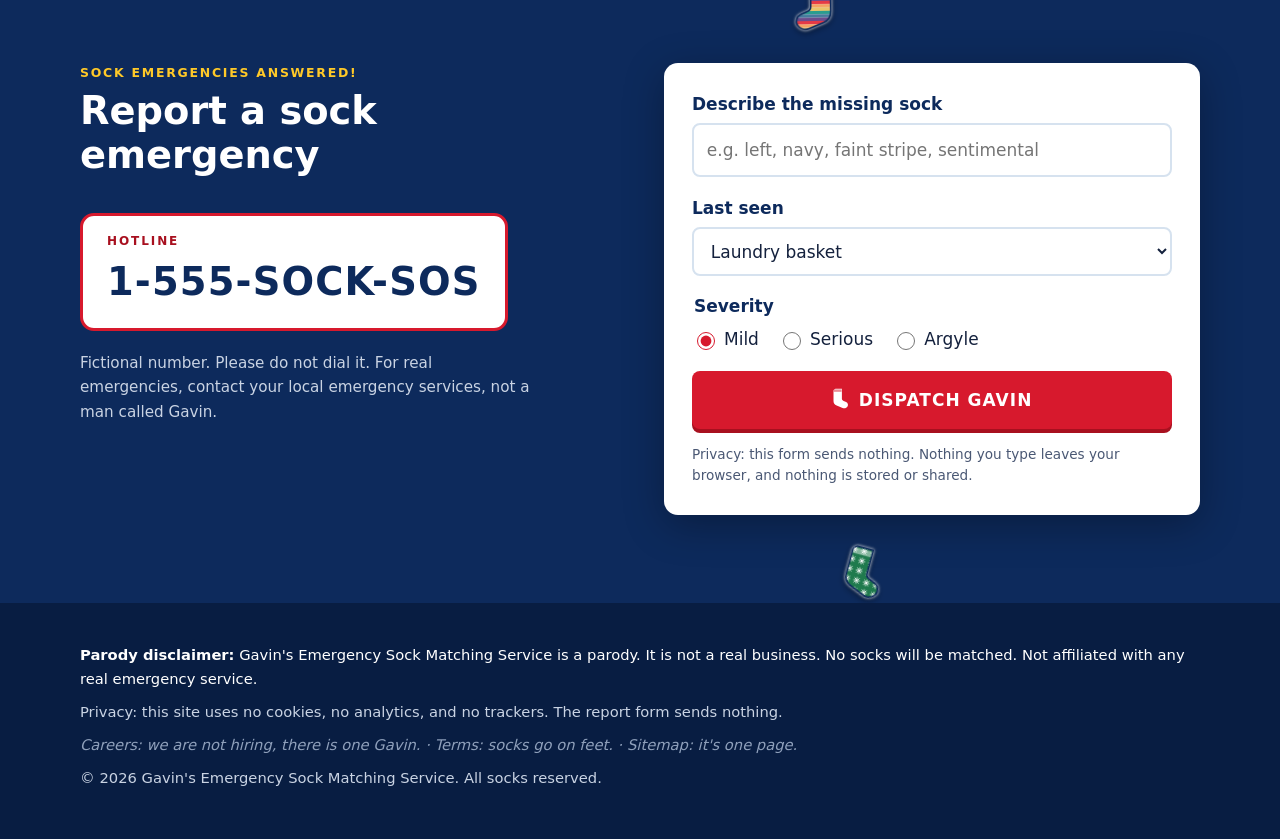
==== commit d9d6c1ed: "Restyle around Gavin's van artwork; add sock buttons, humour and secret sock-matching game" ====
--- a/index.html
+++ b/index.html
@@ -6,17 +6,17 @@
   <title>Gavin's Emergency Sock Matching Service — Lost a sock? Every second counts.</title>
   <meta name="description" content="24/7 rapid-response hosiery reunification. Gavin's Emergency Sock Matching Service is a parody. It is not a real business. No socks will be matched.">
   <link rel="canonical" href="https://gavins-emergency-sock-matching-service.com/">
-  <meta name="theme-color" content="#0f2240">
+  <meta name="theme-color" content="#0d2a5c">
 
   <meta property="og:type" content="website">
   <meta property="og:site_name" content="Gavin's Emergency Sock Matching Service">
   <meta property="og:title" content="Lost a sock? Every second counts.">
   <meta property="og:description" content="Gavin's Emergency Sock Matching Service — 24/7 rapid-response hosiery reunification. (A parody. No socks will be matched.)">
   <meta property="og:url" content="https://gavins-emergency-sock-matching-service.com/">
-  <meta property="og:image" content="https://gavins-emergency-sock-matching-service.com/images/og-image.png">
+  <meta property="og:image" content="https://gavins-emergency-sock-matching-service.com/images/og-image.jpg">
   <meta property="og:image:width" content="1200">
   <meta property="og:image:height" content="630">
-  <meta property="og:image:alt" content="Lost a sock? Every second counts. Gavin's Emergency Sock Matching Service.">
+  <meta property="og:image:alt" content="Illustrated advert of Gavin leaning out of a sock-covered van holding a pair of socks, with the slogan We come to you.">
   <meta name="twitter:card" content="summary_large_image">
 
   <link rel="icon" href="/images/favicon.svg" type="image/svg+xml">
@@ -27,9 +27,25 @@
 <body>
   <a class="skip-link" href="#main">Skip to content</a>
 
+  <svg class="svg-defs" width="0" height="0" aria-hidden="true" focusable="false">
+    <defs>
+      <pattern id="pat-stripes" width="10" height="10" patternUnits="userSpaceOnUse"><rect width="10" height="10" fill="#fff"/><rect y="5" width="10" height="5" fill="#d7192d"/></pattern>
+      <pattern id="pat-dots" width="10" height="10" patternUnits="userSpaceOnUse"><rect width="10" height="10" fill="#0d2a5c"/><circle cx="5" cy="5" r="2.2" fill="#fff"/></pattern>
+      <pattern id="pat-argyle" width="16" height="16" patternUnits="userSpaceOnUse"><rect width="16" height="16" fill="#ffe9a8"/><path d="M8 0l8 8-8 8-8-8z" fill="#d7192d"/><path d="M0 0l16 16M16 0L0 16" stroke="#0d2a5c" stroke-width="1"/></pattern>
+      <pattern id="pat-rainbow" width="10" height="24" patternUnits="userSpaceOnUse"><rect width="10" height="4" fill="#e63946"/><rect y="4" width="10" height="4" fill="#f4a261"/><rect y="8" width="10" height="4" fill="#e9c46a"/><rect y="12" width="10" height="4" fill="#2a9d8f"/><rect y="16" width="10" height="4" fill="#457b9d"/><rect y="20" width="10" height="4" fill="#6d4c8d"/></pattern>
+      <pattern id="pat-festive" width="12" height="12" patternUnits="userSpaceOnUse"><rect width="12" height="12" fill="#1f7a4d"/><path d="M6 2v8M2 6h8M3 3l6 6M9 3l-6 6" stroke="#fff" stroke-width="1"/></pattern>
+      <g id="sock-shape">
+        <path d="M10 2H28V31C28 34 30 36 33 37L40 40C45 42 47 49 44 53C41 58 35 59 30 57L13 50C7 48 4 43 4 37V8C4 5 7 2 10 2Z" stroke="#0d2a5c" stroke-width="2" stroke-linejoin="round"/>
+        <path d="M5 4H27V11H5Z" fill="#fff" fill-opacity=".45"/>
+      </g>
+    </defs>
+  </svg>
+
   <div class="alert-bar" role="note">
     <span class="alert-dot" aria-hidden="true"></span>
-    Current sock threat level: <strong>ELEVATED</strong> — laundry day is approaching.
+    Current sock threat level:
+    <button class="threat-btn" type="button" id="threat-btn" aria-describedby="threat-desc">ELEVATED</button>
+    <span id="threat-desc">— laundry day is approaching.</span>
   </div>
 
   <header class="site-header">
@@ -54,19 +70,36 @@
     <section class="hero" aria-labelledby="hero-title">
       <div class="container hero-inner">
         <div class="hero-copy">
-          <p class="eyebrow">24/7 · 365 · Including bank holidays</p>
+          <p class="lockup">
+            <span class="lockup-name">Gavin's</span>
+            <span class="lockup-red">Emergency</span>
+            <span class="lockup-yellow">Pairing Response Team</span>
+            <span class="lockup-ribbon">We come to you.</span>
+          </p>
           <h1 id="hero-title">Lost a sock? <span>Every second counts.</span></h1>
-          <p class="lede">Gavin's Emergency Sock Matching Service — 24/7 rapid-response hosiery reunification.</p>
+          <p class="lede">24/7 rapid-response hosiery reunification. <span class="scribble">Same-day sock pairing. 5-star service, questionable methods.</span></p>
           <a class="btn btn-emergency" href="#hotline">Report a sock emergency</a>
-          <ul class="badges" aria-label="Accreditations">
-            <li>As seen on absolutely no TV</li>
-            <li>ISO 9001-ish certified</li>
-            <li>Trusted by at least one household</li>
-          </ul>
-        </div>
-        <div class="hero-art">
-          <img src="/images/gavin.svg" alt="Cartoon silhouette of Gavin in a red hard hat, inspecting a lone sock through a magnifying glass" width="320" height="320">
-        </div>
+          <p class="hero-hint">Psst. Several socks have escaped onto this page. Reunite the pairs.</p>
+        </div>
+        <figure class="hero-photo">
+          <div class="sunburst" aria-hidden="true"></div>
+          <picture>
+            <source type="image/webp" srcset="/images/gavin-van-800.webp 800w, /images/gavin-van.webp 1400w" sizes="(max-width: 760px) 92vw, 600px">
+            <img src="/images/gavin-van.jpg" width="1200" height="698" fetchpriority="high"
+              alt="Illustrated advert: Gavin leans out of a sock-covered emergency van, grinning and holding up a pair of grey socks. Beside him, a laundry basket overflows with socks under a sign reading Lonely socks welcome here.">
+          </picture>
+          <figcaption class="sticker">Lonely socks find their people here!</figcaption>
+        </figure>
+      </div>
+      <div class="container">
+        <ul class="badges" aria-label="Service promises">
+          <li><svg viewBox="0 0 24 24" aria-hidden="true"><path d="M3 11l9-8 9 8v10h-6v-6H9v6H3z"/></svg>At your doorstep</li>
+          <li><svg viewBox="0 0 24 24" aria-hidden="true"><circle cx="12" cy="12" r="9" fill="none" stroke="currentColor" stroke-width="2.5"/><path d="M12 7v5l3 3" fill="none" stroke="currentColor" stroke-width="2.5" stroke-linecap="round"/></svg>Same-day service</li>
+          <li><svg viewBox="0 0 24 24" aria-hidden="true"><circle cx="10" cy="10" r="6" fill="none" stroke="currentColor" stroke-width="2.5"/><path d="M14.5 14.5L21 21" stroke="currentColor" stroke-width="3" stroke-linecap="round"/></svg>Missing sock investigations</li>
+          <li><svg viewBox="0 0 24 24" aria-hidden="true"><path d="M2 9h20l-2 12H4zM7 9l4-6M17 9l-4-6" fill="none" stroke="currentColor" stroke-width="2.5" stroke-linejoin="round"/></svg>All laundry crises welcome</li>
+          <li><svg viewBox="0 0 24 24" aria-hidden="true"><path d="M12 2l3 7h7l-5.6 4.4L18.5 21 12 16.6 5.5 21l2.1-7.6L2 9h7z"/></svg>5-star service*</li>
+        </ul>
+        <p class="badge-footnote">*Stars self-awarded. As seen on absolutely no TV. ISO 9001-ish certified.</p>
       </div>
     </section>
 
@@ -81,27 +114,51 @@
       </div>
     </section>
 
+    <section id="panel" class="section section-panel" aria-labelledby="panel-title">
+      <div class="container">
+        <p class="section-kicker">Self-service sock support</p>
+        <h2 id="panel-title">Not ready to report? Press a sock.</h2>
+        <p class="panel-lede">Our award-adjacent sock buttons resolve 0% of incidents, 100% of the time.</p>
+        <ul class="sock-panel" role="list">
+          <li><button class="sock-btn" type="button" data-sock-action="comfort"><svg viewBox="0 0 48 60" aria-hidden="true"><use href="#sock-shape" fill="url(#pat-stripes)"/></svg><span>Comfort the lonely sock</span></button></li>
+          <li><button class="sock-btn" type="button" data-sock-action="dryer"><svg viewBox="0 0 48 60" aria-hidden="true"><use href="#sock-shape" fill="url(#pat-dots)"/></svg><span>Blame the dryer</span></button></li>
+          <li><button class="sock-btn" type="button" data-sock-action="summon"><svg viewBox="0 0 48 60" aria-hidden="true"><use href="#sock-shape" fill="url(#pat-argyle)"/></svg><span>Summon Gavin</span></button></li>
+          <li><button class="sock-btn" type="button" data-sock-action="sniff"><svg viewBox="0 0 48 60" aria-hidden="true"><use href="#sock-shape" fill="url(#pat-festive)"/></svg><span>Sniff test</span></button></li>
+          <li><button class="sock-btn" type="button" data-sock-action="inside-out" aria-pressed="false"><svg viewBox="0 0 48 60" aria-hidden="true"><use href="#sock-shape" fill="url(#pat-rainbow)"/></svg><span>Turn inside out</span></button></li>
+          <li><button class="sock-btn sock-btn-panic" type="button" data-sock-action="panic"><svg viewBox="0 0 48 60" aria-hidden="true"><use href="#sock-shape" fill="#d7192d"/></svg><span>Panic (calmly)</span></button></li>
+        </ul>
+        <p class="panel-counter" aria-live="off">Sock buttons pressed: <strong id="press-count">0</strong>. Socks matched as a result: <strong>0</strong>.</p>
+      </div>
+    </section>
+
     <section id="how" class="section" aria-labelledby="how-title">
       <div class="container">
-        <p class="section-kicker">Our proven three-step protocol</p>
+        <p class="section-kicker">Rescue. Pair. Repeat.</p>
         <h2 id="how-title">How it works</h2>
         <ol class="steps">
           <li>
             <span class="step-num" aria-hidden="true">1</span>
-            <h3>Report your orphaned sock</h3>
+            <h3><span class="step-word">Rescue.</span> Report your orphaned sock</h3>
             <p>Stay calm. Keep the remaining sock warm and do not let it out of your sight.</p>
           </li>
           <li>
             <span class="step-num" aria-hidden="true">2</span>
-            <h3>Gavin assesses the crime scene</h3>
+            <h3><span class="step-word">Pair.</span> Gavin assesses the crime scene</h3>
             <p>Usually a laundry basket. Occasionally the gap behind the radiator. Tape may be involved.</p>
           </li>
           <li>
             <span class="step-num" aria-hidden="true">3</span>
-            <h3>Reunification or a dignified send-off</h3>
+            <h3><span class="step-word">Repeat.</span> Reunification or a dignified send-off</h3>
             <p>Most socks come home. For those that don't, we offer a short, tasteful ceremony.</p>
           </li>
         </ol>
+        <div class="coverage">
+          <p class="coverage-title">We come to you:</p>
+          <ul>
+            <li>Homes</li><li>Apartments</li><li>Dorms</li><li>Anywhere!</li>
+          </ul>
+          <p class="coverage-note">Gavin's van is fictional, so travel times may vary.</p>
+        </div>
       </div>
     </section>
 
@@ -118,7 +175,7 @@
               <li>Standard visual inspection</li>
               <li>Thumbs up on completion</li>
             </ul>
-            <button class="btn btn-outline" type="button" data-notify>Select Basic</button>
+            <button class="btn btn-outline" type="button" data-notify="basic">Select Basic</button>
           </article>
           <article class="tier tier-featured">
             <p class="tier-flag">Most panicked</p>
@@ -129,7 +186,7 @@
               <li>Emotional support for the remaining sock</li>
               <li>Follow-up phone call (imaginary)</li>
             </ul>
-            <button class="btn btn-emergency" type="button" data-notify>Select Priority</button>
+            <button class="btn btn-emergency" type="button" data-notify="priority">Select Priority</button>
           </article>
           <article class="tier">
             <h3>Platinum Sole Mate</h3>
@@ -139,7 +196,7 @@
               <li>Blacklight inspection of the dryer</li>
               <li>Framed reunification certificate</li>
             </ul>
-            <button class="btn btn-outline" type="button" data-notify>Select Platinum</button>
+            <button class="btn btn-outline" type="button" data-notify="platinum">Select Platinum</button>
           </article>
           <article class="tier">
             <h3>Enterprise / Corporate Hosiery</h3>
@@ -149,7 +206,7 @@
               <li>Quarterly sock audits</li>
               <li>Call us. Gavin will be thrilled.</li>
             </ul>
-            <button class="btn btn-outline" type="button" data-notify>Contact sales</button>
+            <button class="btn btn-outline" type="button" data-notify="enterprise">Contact sales</button>
           </article>
         </div>
         <p class="fine-print">No payment is collected, ever. Lint balls are non-refundable.</p>
@@ -179,7 +236,7 @@
 
     <section id="gavin" class="section section-alt" aria-labelledby="gavin-title">
       <div class="container gavin-inner">
-        <img src="/images/gavin.svg" alt="Cartoon silhouette of Gavin" width="260" height="260" loading="lazy">
+        <button class="poke-gavin" type="button" id="poke-gavin" aria-label="Poke Gavin"><img src="/images/gavin.svg" alt="Cartoon silhouette of Gavin" width="260" height="260" loading="lazy"></button>
         <div>
           <p class="section-kicker">Founder, CEO, entire workforce</p>
           <h2 id="gavin-title">Meet Gavin</h2>
@@ -211,6 +268,10 @@
             <summary>Can I pay with a real card?</summary>
             <p>No. There are no card fields, no checkout, and nothing to buy. Please keep your lint.</p>
           </details>
+          <details>
+            <summary>I found a sock lying around on this page. What do I do?</summary>
+            <p>Find its partner and click (or tap) both. Gavin will take it from there. Beware the black sock and the nearly-black sock. They are not a pair. They know what they did.</p>
+          </details>
           <details open>
             <summary>Is this real?</summary>
             <p>It's a joke. Please don't send socks. Gavin's Emergency Sock Matching Service is a parody. It is not a real business. No socks will be matched.</p>
@@ -222,7 +283,7 @@
     <section id="hotline" class="section hotline" aria-labelledby="hotline-title">
       <div class="container hotline-inner">
         <div>
-          <p class="section-kicker">Sock emergency hotline</p>
+          <p class="section-kicker">Sock emergencies answered!</p>
           <h2 id="hotline-title">Report a sock emergency</h2>
           <div class="hotline-number" role="img" aria-label="Hotline 1-555-SOCK-SOS. This is a fictional number; please do not dial it.">
             <span class="hn-label" aria-hidden="true">Hotline</span>
@@ -267,6 +328,7 @@
     <div class="container">
       <p class="disclaimer"><strong>Parody disclaimer:</strong> Gavin's Emergency Sock Matching Service is a parody. It is not a real business. No socks will be matched. Not affiliated with any real emergency service.</p>
       <p class="privacy">Privacy: this site uses no cookies, no analytics, and no trackers. The report form sends nothing.</p>
+      <p class="footer-links">Careers: we are not hiring, there is one Gavin. · Terms: socks go on feet. · Sitemap: it's one page.</p>
       <p class="copyright">© <span id="year">2026</span> Gavin's Emergency Sock Matching Service. All socks reserved.</p>
     </div>
   </footer>
@@ -276,5 +338,23 @@
     <p>(He hasn't.) This is a parody site. Nothing was purchased and nothing was sent.</p>
     <form method="dialog"><button class="btn btn-emergency" type="submit">Understood</button></form>
   </dialog>
+
+  <div class="toast" id="toast" role="status" aria-live="polite"></div>
+
+  <div class="game-hud" id="game-hud" hidden>
+    <span id="game-status">Pairs reunited: 0</span>
+    <button type="button" class="hud-btn" id="game-reset">Reset socks</button>
+  </div>
+
+  <dialog id="win-dialog" class="win-dialog" aria-labelledby="win-title">
+    <p class="section-kicker">Case closed</p>
+    <h2 id="win-title">Every sock is home.</h2>
+    <p id="win-text">Gavin is weeping openly. You have been awarded the Order of the Matching Pair (honorary, non-transferable, not real).</p>
+    <div class="win-actions">
+      <button class="btn btn-emergency btn-sockicon" type="button" id="win-again">Scatter them again</button>
+      <form method="dialog"><button class="btn btn-outline" type="submit">Bask in glory</button></form>
+    </div>
+  </dialog>
+  <div class="confetti" id="confetti" aria-hidden="true"></div>
 </body>
 </html>
--- a/styles.css
+++ b/styles.css
@@ -1,16 +1,21 @@
 :root {
-  --navy: #0f2240;
-  --navy-2: #1b3358;
-  --red: #c8102e;
-  --red-dark: #a00d25;
-  --ink: #1a2333;
-  --muted: #4f5b6e;
-  --line: #dde3ec;
+  --navy: #0d2a5c;
+  --navy-2: #163d7a;
+  --red: #d7192d;
+  --red-dark: #a8101f;
+  --yellow: #ffc928;
+  --yellow-soft: #fff1c2;
+  --sky: #49a6e9;
+  --sky-soft: #e6f4fd;
+  --ink: #14213d;
+  --muted: #4a5874;
+  --line: #d6e2ef;
   --bg: #ffffff;
-  --bg-alt: #f4f6fa;
-  --radius: 12px;
-  --shadow: 0 6px 24px rgba(15, 34, 64, .08);
+  --bg-alt: var(--sky-soft);
+  --radius: 14px;
+  --shadow: 0 6px 24px rgba(13, 42, 92, .1);
   --font: system-ui, -apple-system, "Segoe UI", Roboto, "Helvetica Neue", Arial, sans-serif;
+  --font-hand: "Segoe Print", "Bradley Hand", "Chalkboard SE", "Marker Felt", "Comic Sans MS", system-ui, sans-serif;
 }
 
 *, *::before, *::after { box-sizing: border-box; }
@@ -86,38 +91,93 @@
 .btn:hover { transform: translateY(-1px); }
 .btn-emergency { background: var(--red); color: #fff; text-transform: uppercase; letter-spacing: .06em; box-shadow: 0 4px 0 var(--red-dark); }
 .btn-emergency:hover { background: var(--red-dark); }
+.btn-emergency::before {
+  content: ""; display: inline-block; width: 1.05em; height: 1.3em; margin-right: .55em; vertical-align: -.25em;
+  background: url("data:image/svg+xml,%3Csvg xmlns='http://www.w3.org/2000/svg' viewBox='0 0 48 60'%3E%3Cpath d='M10 2H28V31C28 34 30 36 33 37L40 40C45 42 47 49 44 53C41 58 35 59 30 57L13 50C7 48 4 43 4 37V8C4 5 7 2 10 2Z' fill='%23fff'/%3E%3Cpath d='M5 4H27V11H5Z' fill='%23d7192d' fill-opacity='.5'/%3E%3C/svg%3E") center / contain no-repeat;
+  transform-origin: 30% 10%;
+}
+.btn-emergency:hover::before, .btn-emergency:focus-visible::before { animation: wiggle .5s ease-in-out 2; }
+.btn:active { transform: translateY(2px) scale(.98); box-shadow: none; }
 .btn-outline { background: #fff; color: var(--navy); border-color: var(--navy); }
 .btn-outline:hover { background: var(--navy); color: #fff; }
 .btn-block { width: 100%; }
 
 /* Hero */
 .hero {
-  background: linear-gradient(135deg, var(--navy) 0%, var(--navy-2) 100%);
-  color: #fff; padding: clamp(3rem, 7vw, 6rem) 0;
-}
-.hero-inner { display: grid; grid-template-columns: 1.3fr 1fr; gap: 3rem; align-items: center; }
-.eyebrow { text-transform: uppercase; letter-spacing: .14em; font-size: .8rem; font-weight: 700; color: #ffb3bf; }
-.hero h1 { color: #fff; font-size: clamp(2.4rem, 6vw, 4.2rem); font-weight: 800; letter-spacing: -.02em; }
-.hero h1 span { display: block; color: #ffb3bf; }
-.lede { font-size: 1.2rem; color: #d7deea; max-width: 34em; margin-bottom: 1.8rem; }
-.badges { list-style: none; display: flex; flex-wrap: wrap; gap: .6rem; padding: 0; margin: 2rem 0 0; }
+  background:
+    radial-gradient(circle at 75% 40%, #fffbe8 0, rgba(255, 251, 232, 0) 45%),
+    linear-gradient(180deg, #9fd3f7 0%, var(--sky-soft) 100%);
+  color: var(--ink); padding: clamp(4rem, 6vw, 5rem) 0 clamp(4rem, 5vw, 4.5rem);
+}
+.hero-inner { display: grid; grid-template-columns: 1fr 1.15fr; gap: 3rem; align-items: center; }
+.lockup { display: flex; flex-direction: column; align-items: flex-start; gap: .35rem; margin: 0 0 1.4rem; }
+.lockup-name {
+  font-size: clamp(2.6rem, 6vw, 3.8rem); font-weight: 900; font-style: italic; line-height: 1;
+  color: var(--navy); letter-spacing: -.03em; transform: skew(-6deg);
+  text-shadow: 3px 3px 0 #fff, 5px 5px 0 rgba(13, 42, 92, .25);
+}
+.lockup-red, .lockup-yellow, .lockup-ribbon {
+  display: inline-block; font-weight: 900; text-transform: uppercase; line-height: 1.1;
+  border-radius: 6px; padding: .2rem .65rem;
+}
+.lockup-red { background: var(--red); color: #fff; font-size: clamp(1.4rem, 3vw, 2rem); letter-spacing: .03em; border: 3px solid var(--navy); }
+.lockup-yellow { background: var(--yellow); color: var(--navy); font-size: clamp(1rem, 2vw, 1.25rem); border: 3px solid var(--navy); }
+.lockup-ribbon {
+  background: var(--red); color: #fff; font-size: 1rem; letter-spacing: .08em; padding: .3rem 1.4rem;
+  clip-path: polygon(0 0, 100% 0, 96% 50%, 100% 100%, 0 100%, 4% 50%); border-radius: 0;
+}
+.hero h1 { color: var(--navy); font-size: clamp(2.2rem, 4.6vw, 3.4rem); font-weight: 900; letter-spacing: -.02em; }
+.hero h1 span { display: block; color: var(--red); }
+.lede { font-size: 1.15rem; color: var(--ink); max-width: 34em; margin-bottom: 1.6rem; }
+.scribble { display: block; font-family: var(--font-hand); color: var(--navy); font-size: 1.1rem; margin-top: .35rem; transform: rotate(-1.5deg); }
+.hero-hint { color: var(--muted); }
+
+.hero-photo { position: relative; margin: 0; }
+.sunburst {
+  position: absolute; inset: -18%; z-index: 0; border-radius: 50%;
+  background: repeating-conic-gradient(var(--yellow) 0 8deg, rgba(255, 201, 40, 0) 8deg 18deg);
+  -webkit-mask: radial-gradient(circle, #000 25%, transparent 68%);
+  mask: radial-gradient(circle, #000 25%, transparent 68%);
+  animation: spin 60s linear infinite;
+}
+@keyframes spin { to { transform: rotate(360deg); } }
+.hero-photo picture img {
+  position: relative; z-index: 1; width: 100%; border-radius: 18px;
+  border: 6px solid #fff; box-shadow: 0 20px 40px rgba(13, 42, 92, .3);
+  transform: rotate(1.5deg);
+}
+.sticker {
+  position: absolute; z-index: 2; left: -1rem; bottom: -1.2rem; max-width: 14rem;
+  background: var(--yellow); color: var(--navy); font-family: var(--font-hand); font-weight: 700;
+  padding: .6rem .9rem; border-radius: 10px; border: 3px solid var(--navy);
+  transform: rotate(-5deg); box-shadow: 4px 4px 0 var(--navy); line-height: 1.25;
+}
+
+.badges {
+  list-style: none; display: grid; grid-template-columns: repeat(5, 1fr); gap: .75rem;
+  padding: 0; margin: 3rem 0 0;
+}
 .badges li {
-  border: 1px solid rgba(255, 255, 255, .35); border-radius: 999px;
-  padding: .3rem .85rem; font-size: .85rem; color: #e6ebf3;
-}
-.badges li::before { content: "✓ "; color: #ffb3bf; }
-.hero-art img { width: min(340px, 100%); margin-inline: auto; filter: drop-shadow(0 18px 30px rgba(0, 0, 0, .35)); }
+  display: flex; align-items: center; gap: .6rem; background: var(--navy); color: #fff;
+  border-radius: 12px; padding: .7rem .85rem; font-size: .9rem; font-weight: 800; text-transform: uppercase;
+  line-height: 1.15; border-bottom: 4px solid var(--yellow);
+}
+.badges svg { flex: none; width: 2.1rem; height: 2.1rem; padding: .35rem; border-radius: 50%; background: var(--yellow); color: var(--navy); fill: currentColor; }
+.badges li:nth-child(1) svg { background: var(--red); color: #fff; }
+.badges li:nth-child(3) svg { background: var(--sky); color: #fff; }
+.badges li:nth-child(4) svg { background: #2f9e57; color: #fff; }
+.badge-footnote { font-size: .8rem; color: var(--muted); margin: .6rem 0 0; }
 
 /* Stats */
-.stats { background: var(--red); color: #fff; }
+.stats { background: var(--navy); color: #fff; border-top: 5px solid var(--red); border-bottom: 5px solid var(--yellow); }
 .stats-list { display: grid; grid-template-columns: repeat(4, 1fr); margin: 0; padding: 1.4rem 0; text-align: center; }
 .stats-list div + div { border-left: 1px solid rgba(255, 255, 255, .35); }
 .stats-list dt { font-size: .82rem; text-transform: uppercase; letter-spacing: .1em; opacity: .9; }
-.stats-list dd { margin: 0; font-size: clamp(1.4rem, 3vw, 2rem); font-weight: 800; order: -1; }
+.stats-list dd { color: var(--yellow); margin: 0; font-size: clamp(1.4rem, 3vw, 2rem); font-weight: 800; order: -1; }
 .stats-list div { display: flex; flex-direction: column; }
 
 /* Sections */
-.section { padding: clamp(3.5rem, 7vw, 5.5rem) 0; }
+.section { padding: clamp(4.25rem, 7vw, 5.5rem) 0; }
 .section-alt { background: var(--bg-alt); }
 .section-kicker { text-transform: uppercase; letter-spacing: .14em; font-size: .78rem; font-weight: 700; color: var(--red-dark); margin-bottom: .4rem; }
 
@@ -170,7 +230,7 @@
 /* Hotline */
 .hotline { background: var(--navy); color: #fff; }
 .hotline h2 { color: #fff; }
-.hotline .section-kicker { color: #ffb3bf; }
+.hotline .section-kicker { color: var(--yellow); }
 .hotline-inner { display: grid; grid-template-columns: 1fr 1fr; gap: 3rem; align-items: start; }
 .hotline-number {
   display: inline-flex; flex-direction: column; margin: 1rem 0 1.25rem;
@@ -203,7 +263,7 @@
 .form-result strong { display: block; font-size: 1.1rem; }
 
 /* Footer */
-.site-footer { background: #0a1830; color: #c9d3e3; padding: 2.5rem 0; font-size: .92rem; }
+.site-footer { background: #081d42; color: #c9d3e3; padding: 2.5rem 0; font-size: .92rem; }
 .site-footer p { margin: 0 0 .6rem; }
 .disclaimer { color: #fff; }
 
@@ -212,7 +272,7 @@
   border: 0; border-top: 6px solid var(--red); border-radius: var(--radius);
   padding: 2rem; max-width: 26rem; box-shadow: 0 20px 60px rgba(0, 0, 0, .35);
 }
-dialog::backdrop { background: rgba(15, 34, 64, .6); }
+dialog::backdrop { background: rgba(13, 42, 92, .6); }
 dialog p { color: var(--muted); }
 
 /* 404 */
@@ -221,15 +281,169 @@
 .page-404 h1 { font-size: clamp(2rem, 5vw, 3rem); }
 .page-404 p { color: var(--muted); max-width: 32em; margin-inline: auto; }
 
+/* Shared motion */
+@keyframes wiggle {
+  0%, 100% { transform: rotate(0); }
+  25% { transform: rotate(-12deg); }
+  75% { transform: rotate(10deg); }
+}
+@keyframes boing {
+  0% { transform: scale(1); }
+  30% { transform: scale(1.18, .82); }
+  55% { transform: scale(.9, 1.12); }
+  75% { transform: scale(1.05, .96); }
+  100% { transform: scale(1); }
+}
+@keyframes shake {
+  0%, 100% { transform: translateX(0) rotate(var(--tilt, 0deg)); }
+  20%, 60% { transform: translateX(-6px) rotate(var(--tilt, 0deg)); }
+  40%, 80% { transform: translateX(6px) rotate(var(--tilt, 0deg)); }
+}
+.svg-defs { position: absolute; width: 0; height: 0; overflow: hidden; }
+
+/* Threat level button */
+.threat-btn {
+  font: inherit; font-weight: 800; color: var(--red-dark); background: #fff; border: 0;
+  border-radius: 999px; padding: .05rem .6rem; cursor: pointer; letter-spacing: .04em;
+}
+.threat-btn:hover { background: #ffe3e8; }
+.threat-btn:focus-visible { outline-color: #fff; }
+.threat-btn.is-boing { animation: boing .45s ease-out; }
+
+.hero-hint { margin: 1rem 0 0; font-size: .85rem; color: var(--muted); font-style: italic; }
+
+/* Sock panel */
+.section-panel { background: #fff; }
+.panel-lede { color: var(--muted); }
+.sock-panel {
+  list-style: none; padding: 0; margin: 2rem 0 0;
+  display: grid; grid-template-columns: repeat(6, 1fr); gap: 1rem;
+}
+.sock-btn {
+  width: 100%; height: 100%; font: inherit; cursor: pointer;
+  display: flex; flex-direction: column; align-items: center; gap: .6rem;
+  background: var(--bg-alt); border: 2px solid var(--line); border-radius: 18px 18px 18px 40px;
+  padding: 1.1rem .75rem 1rem; color: var(--navy); font-weight: 700; font-size: .95rem; line-height: 1.25;
+  transition: border-color .15s, background-color .15s, transform .15s;
+}
+.sock-btn svg { width: 64px; height: 80px; transform-origin: 30% 8%; transition: transform .3s; }
+.sock-btn:hover { border-color: var(--red); background: #fff; transform: translateY(-3px); }
+.sock-btn:hover svg, .sock-btn:focus-visible svg { animation: wiggle .6s ease-in-out infinite; }
+.sock-btn:active { transform: translateY(1px) scale(.97); }
+.sock-btn.is-boing svg { animation: boing .5s ease-out; }
+.sock-btn[aria-pressed="true"] svg { transform: scaleX(-1) rotate(180deg); }
+.sock-btn[aria-pressed="true"] { border-color: var(--navy); }
+.sock-btn-panic { background: #fff4f6; border-color: #f2a7b3; }
+.panel-counter { margin-top: 1.5rem; color: var(--muted); font-size: .92rem; text-align: center; }
+
+/* Poke Gavin */
+.poke-gavin { border: 0; padding: 0; background: none; cursor: pointer; border-radius: 50%; }
+.poke-gavin img { transition: transform .2s; }
+.poke-gavin:hover img { transform: rotate(-4deg) scale(1.03); }
+.poke-gavin.is-boing img { animation: boing .5s ease-out; }
+
+/* Secret matching game */
+main > section { position: relative; overflow: hidden; overflow: clip; }
+.hotline .lost-sock { filter: drop-shadow(0 0 1.5px #fff) drop-shadow(0 3px 3px rgba(0, 0, 0, .35)); }
+.lost-sock {
+  position: absolute; z-index: 5; width: 44px; height: 54px; padding: 2px;
+  background: none; border: 0; cursor: pointer; border-radius: 10px;
+  transform: rotate(var(--tilt, 0deg)); transition: transform .2s, filter .2s;
+  filter: drop-shadow(0 3px 3px rgba(0, 0, 0, .25));
+}
+.lost-sock svg { width: 100%; height: 100%; display: block; }
+.lost-sock.is-mirrored svg { transform: scaleX(-1); }
+.lost-sock-top { top: 4px; }
+.lost-sock-bottom { bottom: 4px; }
+.lost-sock:hover { transform: rotate(var(--tilt, 0deg)) scale(1.15); }
+.lost-sock:hover svg { animation: wiggle .5s ease-in-out; }
+.lost-sock.is-selected {
+  transform: rotate(0) translateY(-4px) scale(1.2);
+  filter: drop-shadow(0 0 0 #fff) drop-shadow(0 0 6px #ffd23f) drop-shadow(0 0 2px #ffd23f);
+}
+.lost-sock.is-selected svg { animation: wiggle .7s ease-in-out infinite; }
+.lost-sock.is-wrong { animation: shake .45s ease-in-out; }
+.lost-sock.is-matched { pointer-events: none; animation: reunite .7s ease-in forwards; }
+@keyframes reunite {
+  0% { transform: rotate(var(--tilt, 0deg)) scale(1.2); opacity: 1; }
+  40% { transform: rotate(200deg) scale(1.5); opacity: 1; }
+  100% { transform: rotate(540deg) scale(0); opacity: 0; }
+}
+.sock-heart {
+  position: absolute; top: 0; z-index: 6; color: var(--red); font-size: 1.8rem; pointer-events: none;
+  text-shadow: 0 0 2px #fff; animation: float-heart 1.2s ease-out forwards;
+}
+.sock-heart-bottom { top: auto; bottom: 10px; }
+@keyframes float-heart {
+  from { transform: translateY(0) scale(.6); opacity: 1; }
+  to { transform: translateY(-60px) scale(1.4); opacity: 0; }
+}
+
+/* Toast and game HUD */
+.toast {
+  position: fixed; left: 50%; bottom: 1.25rem; z-index: 90; width: max-content; max-width: min(92vw, 30rem);
+  transform: translate(-50%, 150%); opacity: 0;
+  background: var(--navy); color: #fff; padding: .8rem 1.2rem; border-radius: 12px;
+  border-left: 5px solid var(--red); box-shadow: 0 10px 30px rgba(0, 0, 0, .3);
+  font-weight: 600; transition: transform .25s ease-out, opacity .25s;
+}
+.toast.is-visible { transform: translate(-50%, 0); opacity: 1; }
+.toast:empty { display: none; }
+.game-hud {
+  position: fixed; right: 1rem; top: 5rem; z-index: 80;
+  display: flex; align-items: center; gap: .75rem;
+  background: #fff; color: var(--navy); font-weight: 700; font-size: .9rem;
+  border: 2px solid var(--red); border-radius: 999px; padding: .4rem .5rem .4rem 1rem;
+  box-shadow: var(--shadow);
+}
+.game-hud[hidden] { display: none; }
+.hud-btn {
+  font: inherit; font-size: .82rem; cursor: pointer; border: 0; border-radius: 999px;
+  background: var(--red); color: #fff; padding: .35rem .8rem; font-weight: 700;
+}
+.hud-btn:hover { background: var(--red-dark); }
+
+.win-dialog { text-align: center; max-width: 30rem; }
+.win-dialog h2 { font-size: 2rem; }
+.win-actions { display: flex; flex-wrap: wrap; gap: .75rem; justify-content: center; }
+.win-actions form { margin: 0; }
+.confetti { position: fixed; inset: 0; pointer-events: none; z-index: 2147483647; overflow: hidden; }
+.confetti-sock {
+  position: absolute; top: -70px; width: 34px; height: 42px;
+  animation: sock-fall 3s linear forwards;
+}
+.confetti-sock svg { width: 100%; height: 100%; }
+@keyframes sock-fall {
+  to { transform: translateY(110vh) rotate(720deg); }
+}
+
+.step-word { display: block; color: var(--red); text-transform: uppercase; letter-spacing: .06em; font-size: .85rem; margin-bottom: .2rem; }
+.coverage {
+  display: flex; flex-wrap: wrap; align-items: center; gap: .75rem 1.25rem; margin-top: 2rem;
+  background: var(--yellow-soft); border: 3px dashed var(--yellow); border-radius: var(--radius); padding: 1rem 1.4rem;
+}
+.coverage-title { margin: 0; font-weight: 900; color: var(--navy); text-transform: uppercase; }
+.coverage ul { list-style: none; display: flex; flex-wrap: wrap; gap: .5rem 1.25rem; margin: 0; padding: 0; }
+.coverage li { font-family: var(--font-hand); font-weight: 700; color: var(--navy); font-size: 1.1rem; }
+.coverage li::before { content: "\2611"; color: var(--red); margin-right: .35rem; }
+.coverage-note { margin: 0 0 0 auto; font-size: .85rem; color: var(--muted); font-style: italic; }
+.footer-links { color: #8fa0bb; font-style: italic; }
+
 /* Responsive */
+@media (max-width: 1080px) {
+  .badges { grid-template-columns: repeat(3, 1fr); }
+  .sock-panel { grid-template-columns: repeat(3, 1fr); }
+}
 @media (max-width: 960px) {
   .tiers { grid-template-columns: repeat(2, 1fr); }
   .nav-list li:not(:last-child) { display: none; }
 }
 @media (max-width: 760px) {
   .hero-inner, .hotline-inner, .gavin-inner { grid-template-columns: 1fr; }
-  .hero-art { order: -1; }
-  .hero-art img { width: 180px; }
+  .hero-photo { margin: 1rem .5rem 1.5rem; }
+  .sticker { left: -.25rem; bottom: -1.6rem; font-size: .9rem; }
+  .badges { grid-template-columns: 1fr 1fr; }
+  .badges li:last-child { grid-column: 1 / -1; }
   .gavin-inner img { width: 180px; margin-inline: auto; }
   .steps, .testimonials, .tiers { grid-template-columns: 1fr; }
   .stats-list { grid-template-columns: repeat(2, 1fr); row-gap: 1rem; }
@@ -237,4 +451,7 @@
   .brand-text span { display: none; }
   .btn-emergency { width: 100%; }
   .hero .btn-emergency { width: auto; }
-}
+  .sock-panel { grid-template-columns: repeat(2, 1fr); }
+  .game-hud { top: auto; bottom: 1rem; right: 50%; transform: translateX(50%); white-space: nowrap; }
+  .toast { bottom: 4.75rem; }
+}
